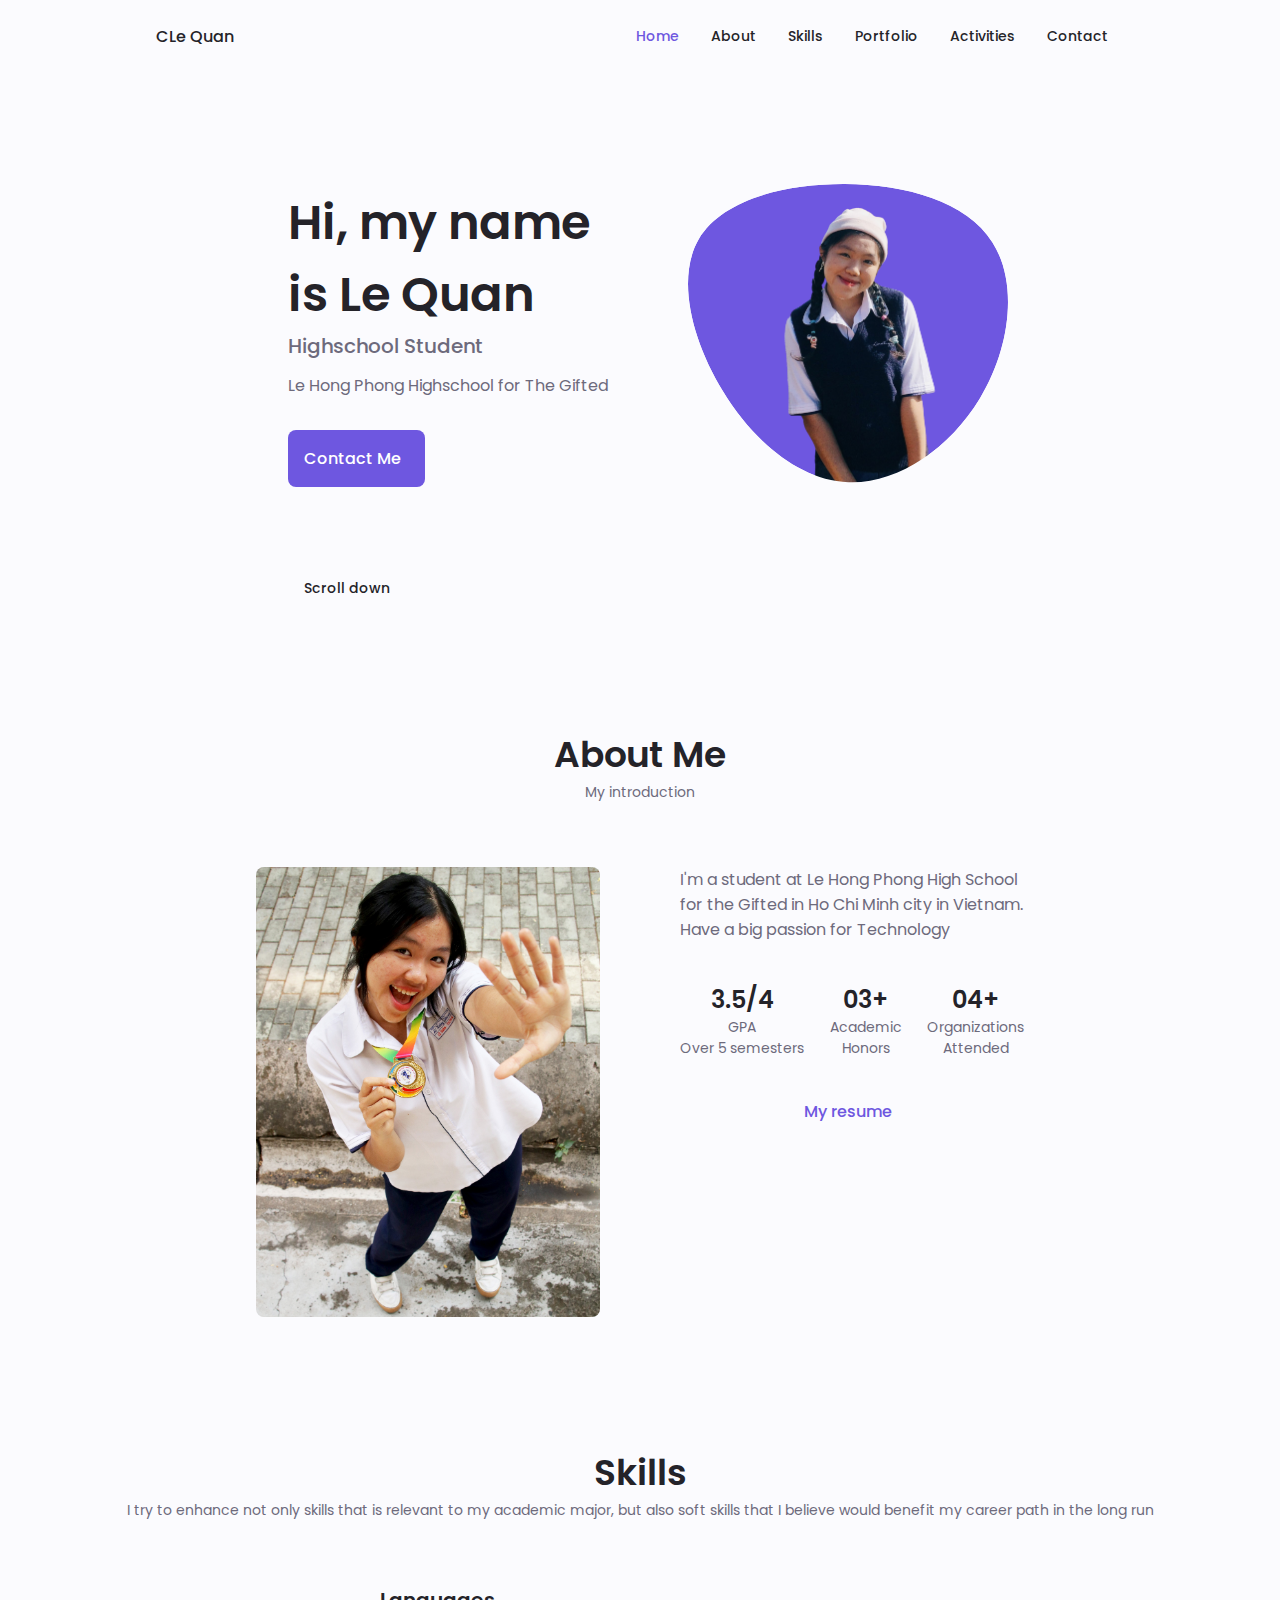
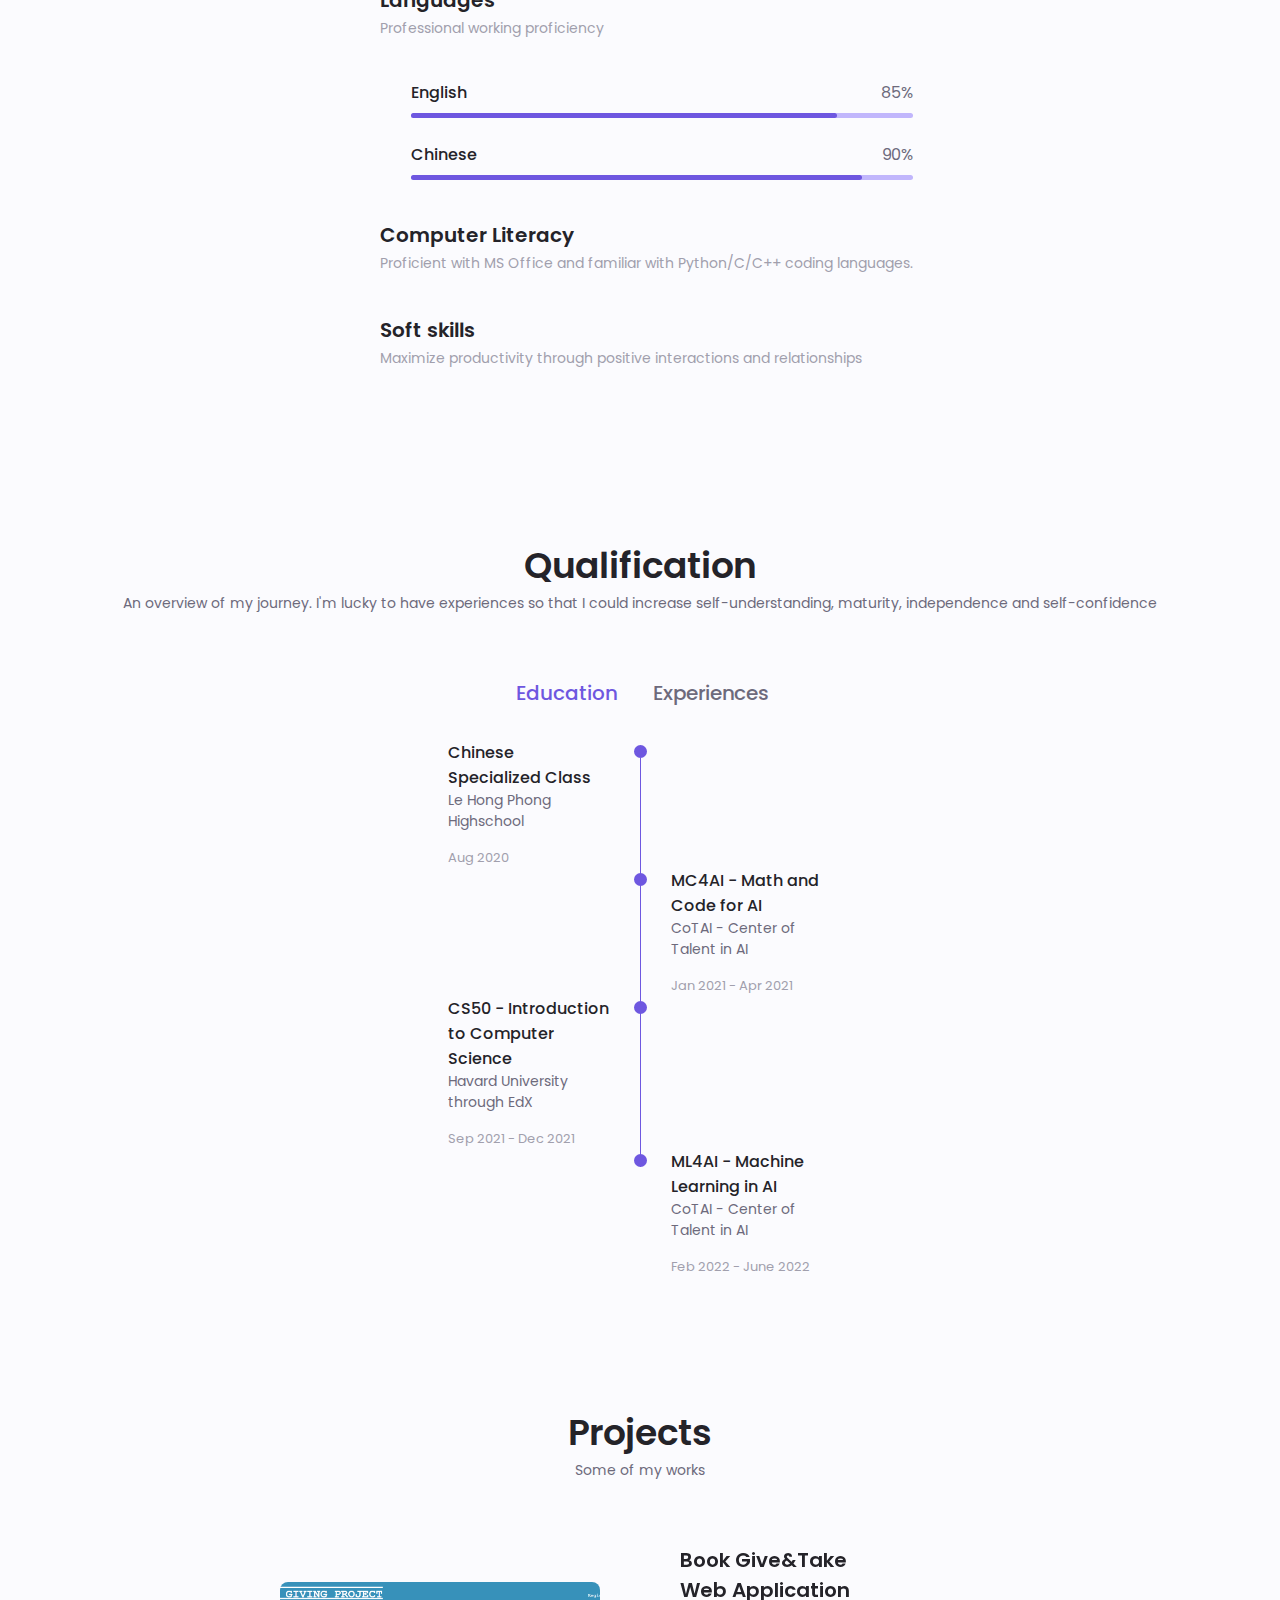
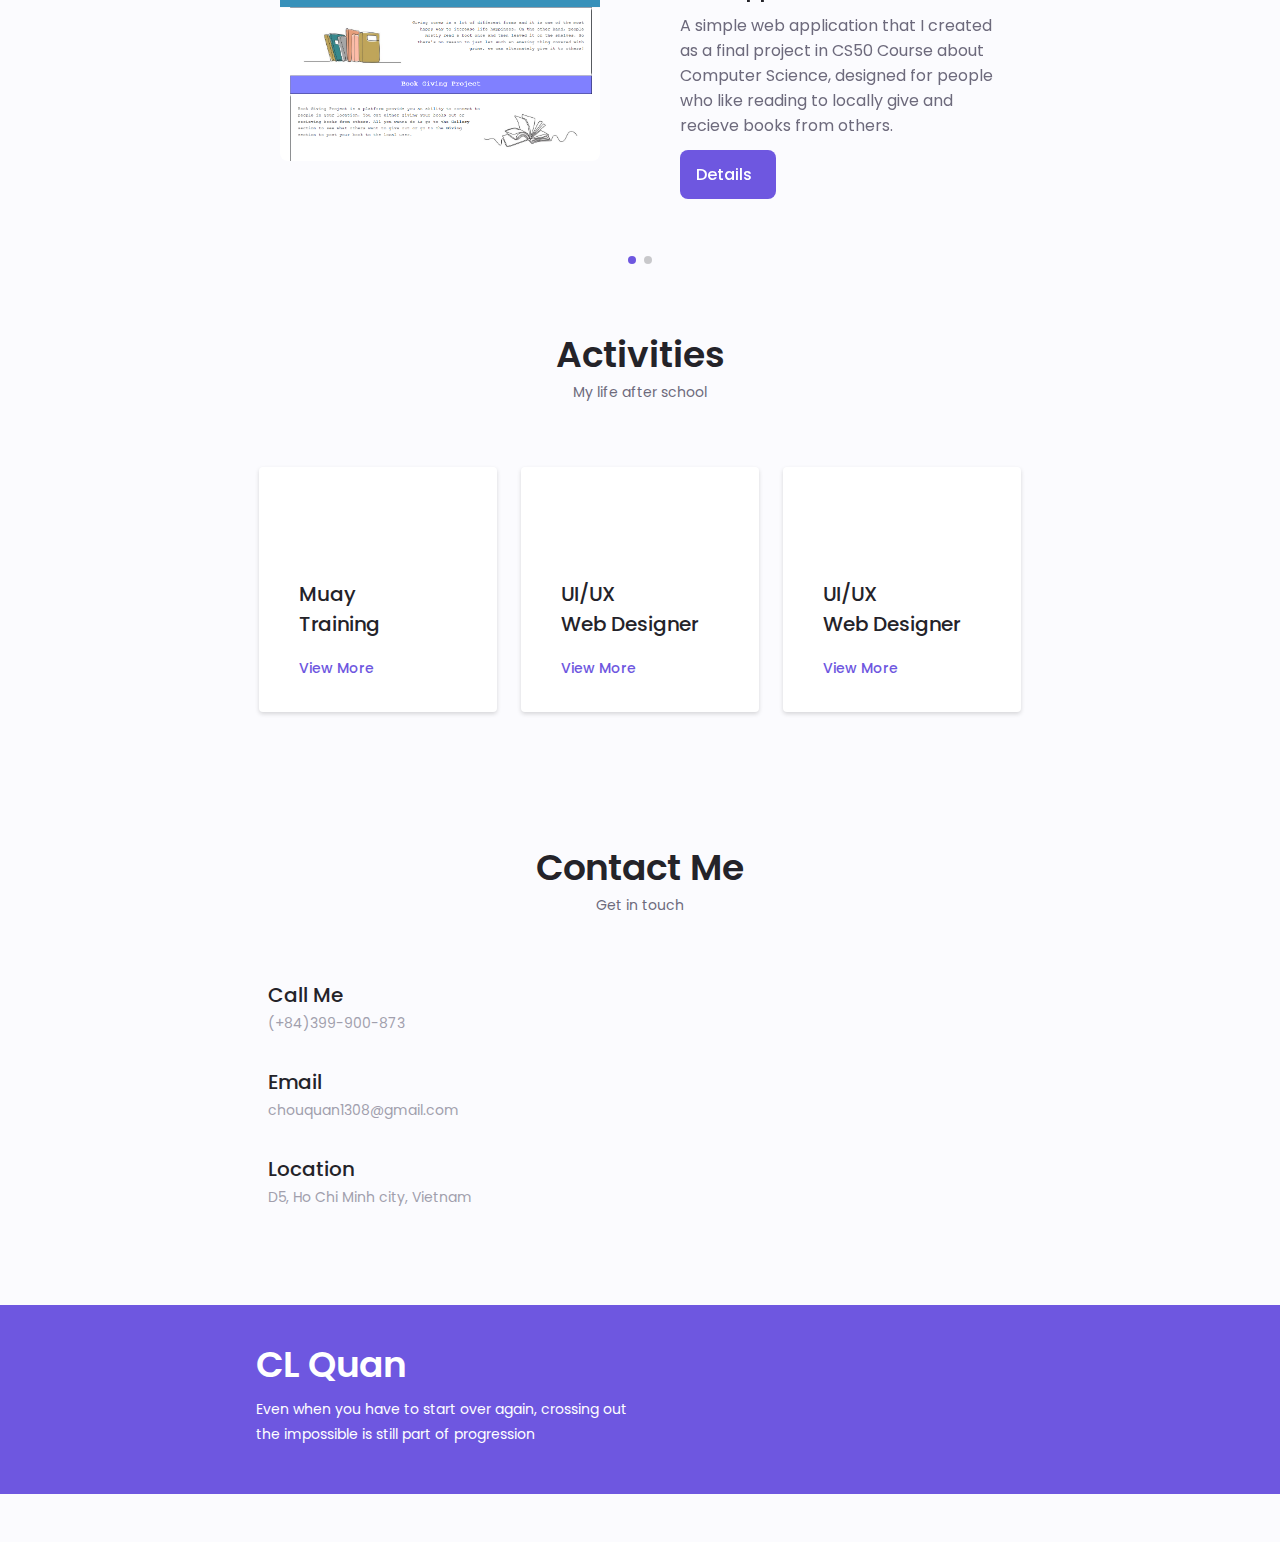
==== index.html @ 7c016a37 "changed portfolio to project" ====
<!DOCTYPE html>
    <html lang="en">
    <head>
        <meta charset="UTF-8">
        <meta name="viewport" content="width=device-width, initial-scale=1.0">
        <!--==================== UNICONS ====================-->
        <link rel="stylesheet" href="https://unicons.iconscout.com/release/v4.0.8/css/line.css">
        
        <!--==================== SWIPER CSS ====================-->
        <link rel="stylesheet" href="assets/css/swiper-bundle.min.css">
        
        <!--==================== CSS ====================-->
        <link rel="stylesheet" href="assets/css/styles.css">

        <title>CLe Quan Personal Webpage</title>
    </head>
    <body>
        <!--==================== HEADER ====================-->
        <header class="header" id="header">
            <nav class="nav container">
                <a href="#" class="nav__logo">CLe Quan</a>

                <div class="nav__menu" id="nav-menu">
                    <ul class="nav__list grid">
                        <li class="nav__item">
                            <a href="#home" class="nav__link active-link">
                                <i class="uil uil-estate nav__icon"></i>Home
                            </a>
                        </li>

                        <li class="nav__item">
                            <a href="#about" class="nav__link">
                                <i class="uil uil-user nav__icon"></i>About
                            </a>
                        </li>
                        
                        <li class="nav__item">
                            <a href="#skills" class="nav__link">
                                <i class="uil uil-file-alt nav__icon"></i>Skills
                            </a>
                        </li>

                        <li class="nav__item">
                            <a href="#portfolio" class="nav__link">
                                <i class="uil uil-scenery nav__icon"></i> Portfolio
                            </a>
                        </li>
                        
                        <li class="nav__item">
                            <a href="#services" class="nav__link">
                                <i class="uil uil-briefcase-alt nav__icon"></i> Activities
                            </a>
                        </li>
                        
                        <li class="nav__item">
                            <a href="#contact" class="nav__link">
                                <i class="uil uil-message nav__icon"></i> Contact
                            </a>
                        </li>
                    </ul>
                    <i class="uil uil-times nav__close" id="nav-close"></i>
                </div>

                <div class="nav__btns">

                    <!-- Theme change button -->
                    <i class="uil uil-moon change-theme" id="theme-button"></i>

                    <div class="nav__toggle" id="nav-toggle">
                        <i class="uil uil-apps"></i>
                    </div>
                </div>
            </nav>
        </header>

        <!--==================== MAIN ====================-->
        <main class="main">
            <!--==================== HOME ====================-->
            <section class="home section" id="home">
                <div class="home__container container grid">

                    <div class="home__content grid">
                        <div class="home__social">
                            <a href="https://www.linkedin.com/in/lr-chou/" target="_blank" class="home__social-icon">
                                <i class="uil uil-linkedin"></i>
                            </a>
                            <a href="https://github.com/lawrenchou" target="_blank" class="home__social-icon">
                                <i class="uil uil-github"></i>
                            </a>
                        </div>

                        <div class="home__img">
                            <svg class="home__blob" viewBox="0 0 200 187" xmlns="http://www.w3.org/2000/svg" xmlns:xlink="http://www.w3.org/1999/xlink">
                                <mask id="mask0" mask-type="alpha">
                                    <path d="M190.312 36.4879C206.582 62.1187 201.309 102.826 182.328 134.186C163.346 165.547 
                                    130.807 187.559 100.226 186.353C69.6454 185.297 41.0228 161.023 21.7403 129.362C2.45775 
                                    97.8511 -7.48481 59.1033 6.67581 34.5279C20.9871 10.1032 59.7028 -0.149132 97.9666 
                                    0.00163737C136.23 0.303176 174.193 10.857 190.312 36.4879Z"/>
                                </mask>
                                <g mask="url(#mask0)">
                                    <path d="M190.312 36.4879C206.582 62.1187 201.309 102.826 182.328 134.186C163.346 
                                    165.547 130.807 187.559 100.226 186.353C69.6454 185.297 41.0228 161.023 21.7403 
                                    129.362C2.45775 97.8511 -7.48481 59.1033 6.67581 34.5279C20.9871 10.1032 59.7028 
                                    -0.149132 97.9666 0.00163737C136.23 0.303176 174.193 10.857 190.312 36.4879Z"/>

                                    <image class="home__blob-img" x="-10" y="10" xlink:href="assets/img/homepage1.png"/>
                                </g>
                            </svg>
                        </div>

                        <div class="home__data">
                            <h1 class="home__title">Hi, my name is Le Quan</h1>
                            <h3 class="home__subtitle">Highschool Student</h3>
                            <p class="home__description">Le Hong Phong Highschool for The Gifted</p>
                            <a href="#contact" class="button button--flex">
                                Contact Me  <i class="uil uil-message button__icon"></i>
                            </a>
                        </div>
                    </div>

                    <div class="home__scroll">
                        <a href="#about" class="home__scroll-button button--flex">
                            <i class="uil uil-mouse-alt home__scroll-mouse"></i>
                            <span class="home__scroll-name">Scroll down</span>
                            <i class="uil uil-arrow-down home__scroll-arrow"></i>
                        </a>
                    </div>
                </div>
            </section>

            <!--==================== ABOUT ====================-->
            <section class="about section" id="about">
               <h2 class="section__title">About Me</h2> 
               <span class="section__subtitle">My introduction</span>

               <div class="about__container container grid">
                <img src="assets/img/abt1.jpg" alt="" class="about__img">

                <div class="about__data">
                    <p class="about__description">I'm a student at Le Hong Phong High School for the Gifted in Ho Chi Minh
                        city in Vietnam. Have a big passion for Technology</p>
                    <div class="about__info">
                        <div>
                            <span class="about__info-title">3.5/4</span>
                            <span class="about__info-name">GPA<br> Over 5 semesters</span>
                        </div>

                        <div>
                            <span class="about__info-title">03+</span>
                            <span class="about__info-name">Academic<br>Honors</span>
                        </div>

                        <div>
                            <span class="about__info-title">04+</span>
                            <span class="about__info-name">Organizations<br>Attended</span>
                        </div>

                    </div>
                    
                    <div class="about__cv">
                        <div>
                            <span class="button button--flex button--link about__button">
                                My resume<i class="uil uil-file-info-alt button__icon"></i>
                            </span>

                            <a download="" href="assets/pdf/CLQuan-CV.pdf" class="button about__button button--flex button--link ">
                                <i class="uil uil-download-alt button__icon"></i>
                            </a>
                            
                            <div class="about__modal"><!--about__modal:services__modal-->
                                <div class="about__modal-content"><!--services__modal-content-->
                                    <i class="uil uil-times about__modal-close"></i>
                                    <img src="assets/img/CLQuan-CV-png.png" id="about-cv" class="about__modal-cv">
                                </div>
                            </div>

                        </div>
                    </div>
                </div>
               </div>
            </section>

            <!--==================== SKILLS ====================-->
            <section class="skills section" id="skills">
                <h2 class="section__title">Skills</h2>
                <span class="section__subtitle">I try to enhance not only skills that is relevant to my academic major, 
                                                but also soft skills that I believe would benefit my career path in the long run
                </span>

                <div class="skills__container container grid">
                    <div>
                        <!--==================== SKILLS 1 ====================-->
                        <div class="skills__content skills__open">
                            <div class="skills__header">
                                <i class="uil uil-english-to-chinese skills__icon"></i>
                                <div>
                                    <h1 class="skills__title">Languages</h1>
                                    <span class="skills__subtitle">Professional working proficiency</span>
                                </div>

                                <i class="uil uil-angle-down skills__arrow"></i>
                            </div>

                            <div class="skills__list grid">
                                <div class="skills_data">
                                    <div class="skills__titles">
                                        <h3 class="skills__name">English</h3>
                                        <span class="skills__number">85%</span>
                                    </div>
                                    <div class="skills__bar">
                                        <span class="skills__percentage skills__english"></span>
                                    </div>
                                </div>

                                <div class="skills_data">
                                    <div class="skills__titles">
                                        <h3 class="skills__name">Chinese</h3>
                                        <span class="skills__number">90%</span>
                                    </div>
                                    <div class="skills__bar">
                                        <span class="skills__percentage skills__chinese"></span>
                                    </div>
                                </div>
                            </div>
                        </div>
                    <div>
                        <!--blank div-->
                    </div>
                        <!--==================== SKILLS 2 ====================-->
                        <div class="skills__content skills__close">
                            <div class="skills__header">
                                <i class="uil uil-desktop skills__icon"></i>
                                <div>
                                    <h1 class="skills__title">Computer Literacy</h1>
                                    <span class="skills__subtitle">Proficient with MS Office and familiar with Python/C/C++ coding languages.</span>
                                </div>

                                <i class="uil uil-angle-down skills__arrow"></i>
                            </div>

                            <div class="skills__list grid">
                                <div class="skills_data">
                                    <div class="skills__titles">
                                        <h3 class="skills__name">MS Office</h3>
                                        <span class="skills__number">80%</span>
                                    </div>
                                    <div class="skills__bar">
                                        <span class="skills__percentage skills__msoffice"></span>
                                    </div>
                                </div>

                                <div class="skills_data">
                                    <div class="skills__titles">
                                        <h3 class="skills__name">Python</h3>
                                        <span class="skills__number">55%</span>
                                    </div>
                                    <div class="skills__bar">
                                        <span class="skills__percentage skills__python"></span>
                                    </div>
                                </div>

                                <div class="skills_data">
                                    <div class="skills__titles">
                                        <h3 class="skills__name">C/C++</h3>
                                        <span class="skills__number">65%</span>
                                    </div>
                                    <div class="skills__bar">
                                        <span class="skills__percentage skills__c"></span>
                                    </div>
                                </div>
                            </div>
                        </div>
                    <div>
                        <!--blank div-->
                    </div>
                        <!--==================== SKILLS 3 ====================-->
                        <div class="skills__content skills__close">
                            <div class="skills__header">
                                <i class="uil uil-smile skills__icon"></i>
                                <div>
                                    <h1 class="skills__title">Soft skills</h1>
                                    <span class="skills__subtitle">Maximize productivity through positive interactions and relationships</span>
                                </div>

                                <i class="uil uil-angle-down skills__arrow"></i>
                            </div>

                            <div class="skills__list grid">
                                <div class="skills_data">
                                    <div class="skills__titles">
                                        <h3 class="skills__name">Interpersonal skills</h3>
                                        <span class="skills__number">85%</span>
                                    </div>
                                    <div class="skills__bar">
                                        <span class="skills__percentage skills__interpersonal"></span>
                                    </div>
                                </div>

                                <div class="skills_data">
                                    <div class="skills__titles">
                                        <h3 class="skills__name">Adaptability</h3>
                                        <span class="skills__number">75%</span>
                                    </div>
                                    <div class="skills__bar">
                                        <span class="skills__percentage skills__adaptability"></span>
                                    </div>
                                </div>

                                <div class="skills_data">
                                    <div class="skills__titles">
                                        <h3 class="skills__name">Time-management</h3>
                                        <span class="skills__number">70%</span>
                                    </div>
                                    <div class="skills__bar">
                                        <span class="skills__percentage skills__time-management"></span>
                                    </div>
                                </div>
                            </div>
                        </div>

                    </div>
                </div>
            </section>

            <!--==================== QUALIFICATION ====================-->
            <section class="qualification section">
                <h2 class="section__title">Qualification</h2>
                <span class="section__subtitle">An overview of my journey. I'm lucky to have experiences so that I could
                                                increase self-understanding, maturity, independence and self-confidence
                </span>

                <div class="qualification__container container">
                    <div class="qualification__tabs">
                        <div class="qualification__button button--flex qualification__active" data-target="#education">
                            <i class="uil uil-graduation-cap qualification__icon"></i>
                            Education
                        </div>
                        <div class="qualification__button button--flex" data-target="#experiences">
                            <i class="uil uil-briefcase-alt qualification__icon"></i>
                            Experiences
                        </div>
                    </div>

                    <div class="qualification__sections">
                        <!--==================== QUALIFICATION CONTENT 1 ====================-->
                        <div class="qualification__content qualification__active" data-content id="education">
                            <!--==================== EDUCATION 1 ====================-->
                            <div class="qualification__data">
                                <div>
                                    <h3 class="qualification__title">Chinese Specialized Class</h3>
                                    <span class="qualification__subtitle">Le Hong Phong Highschool</span>
                                    <div class="qualification__calendar">
                                        <i class="uil uil-calendar-alt"></i>
                                        Aug 2020
                                    </div>
                                </div>

                                <div>
                                    <span class="qualification__rounder"></span>
                                    <span class="qualification__line"></span>
                                </div>
                            </div>

                            <!--==================== EDUCATION 2 ====================-->
                            <div class="qualification__data">
                                <div></div>

                                <div>
                                    <span class="qualification__rounder"></span>
                                    <span class="qualification__line"></span>
                                </div>

                                <div>
                                    <h3 class="qualification__title">MC4AI - Math and Code for AI</h3>
                                    <span class="qualification__subtitle">CoTAI - Center of Talent in AI</span>
                                    <div class="qualification__calendar">
                                        <i class="uil uil-calendar-alt"></i>
                                        Jan 2021 - Apr 2021
                                    </div>
                                </div>
                            </div>

                            <!--==================== EDUCATION 3 ====================-->
                            <div class="qualification__data">
                                <div>
                                    <h3 class="qualification__title">CS50 - Introduction to Computer Science</h3>
                                    <span class="qualification__subtitle">Havard University through EdX</span>
                                    <div class="qualification__calendar">
                                        <i class="uil uil-calendar-alt"></i>
                                        Sep 2021 - Dec 2021
                                    </div>
                                </div>

                                <div>
                                    <span class="qualification__rounder"></span>
                                    <span class="qualification__line"></span>
                                </div>
                            </div>

                            <!--==================== EDUCATION 4 ====================-->
                            <div class="qualification__data">
                                <div></div>

                                <div>
                                    <span class="qualification__rounder"></span>
                                    <!-- <span class="qualification__line"></span> -->
                                </div>

                                <div>
                                    <h3 class="qualification__title">ML4AI - Machine Learning in AI</h3>
                                    <span class="qualification__subtitle">CoTAI - Center of Talent in AI</span>
                                    <div class="qualification__calendar">
                                        <i class="uil uil-calendar-alt"></i>
                                        Feb 2022 - June 2022
                                    </div>
                                </div>
                            </div>

                        </div>
                        <!--==================== QUALIFICATION CONTENT 2 ====================-->
                        <div class="qualification__content" data-content id="experiences">
                            <!--==================== EXPERIENCES 1 ====================-->
                            <div class="qualification__data">
                                <div>
                                    <h3 class="qualification__title">Content Collaborator</h3>
                                    <span class="qualification__subtitle">Le Hong Phong Chinese Cultures & Arts club.</span>
                                    <div class="qualification__calendar">
                                        <i class="uil uil-calendar-alt"></i>
                                        Feb 2022 - Oct 2022
                                    </div>
                                </div>

                                <div>
                                    <span class="qualification__rounder"></span>
                                    <span class="qualification__line"></span>
                                </div>
                            </div>

                            <!--==================== EXPERIENCES 2 ====================-->
                            <div class="qualification__data">
                                <div></div>

                                <div>
                                    <span class="qualification__rounder"></span>
                                    <!--<span class="qualification__line"></span>-->
                                </div>

                                <div>
                                    <h3 class="qualification__title">Teaching Assistant in Python for AI (PythonAI 092022) course</h3>
                                    <span class="qualification__subtitle">CoTAI - Center of Talent in AI</span>
                                    <div class="qualification__calendar">
                                        <i class="uil uil-calendar-alt"></i>
                                        Sep 2022 - Dec 2022
                                    </div>
                                </div>
                            </div>

                        </div>
                    </div>

                </div>
            </section>

            <!--==================== PORTFOLIO ====================-->
            <section class="portfolio section" id="portfolio">
                <h2 class="section__title">Projects</h2>
                <span class="section__subtitle">Some of my works</span>

                <div class="portfolio__container container swiper-container">
                    <div class="swiper-wrapper">
                        <!--==================== PORTFOLIO 1 ====================-->
                        <div class="portfolio__content grid swiper-slide">
                            <img src="assets/img/portfolio5.png" alt="" class="portfolio__img">

                            <div class="portfolio__data">
                                <h3 class="portfolio__title">Book Give&Take <br> Web Application</h3>
                                <p class="portfolio__description">A simple web application that I created as a final project in CS50 Course about Computer Science, 
                                                                    designed for people who like reading to locally give and recieve books from others. </p>
                                <a href="https://github.com/lawrenchou/book-give-and-take-webapplication" class="button button--flex button--small portfolio__button">
                                    Details <i class="uil uil-arrow-right button__icon"></i>
                                </a>
                            </div>
                        </div>
                        <!--==================== PORTFOLIO 2 ====================-->
                        <div class="portfolio__content grid swiper-slide">
                            <img src="assets/img/portfolio6.png" alt="" class="portfolio__img">

                            <div class="portfolio__data">
                                <h3 class="portfolio__title">Car Evaluation</h3>
                                <p class="portfolio__description">A fun AI project I made with my friend as we finish Machine Learning for AI course</p>
                                <a href="#" class="button button--flex button--small portfolio__button">
                                    Details <i class="uil uil-arrow-right button__icon"></i>
                                </a>
                            </div>
                        </div>
                    </div>
                    <!-- Add Arrows -->
                    <div class="swiper-button-next">
                        <i class="uil uil-angle-right-b swiper-portfolio-icon"></i>
                    </div>
                    <div class="swiper-button-prev">
                        <i class="uil uil-angle-left-b swiper-portfolio-icon"></i>
                    </div>
                    <!-- Add Pagination -->
                    <div class="swiper-pagination"></div>
                </div>
            </section>
            
            <!--==================== SERVICES ====================-->
            <section class="services section" id="services">
                <h2 class="section__title">Activities</h2>
                <span class="section__subtitle">My life after school</span>

                <div class="services__container container grid">
                    <!--==================== SERVICES 1 ====================-->
                    <div class="services__content">
                        <div>
                            <i class="uil uil-web-grid services__icon"></i>
                            <h3 class="services__title">Muay <br> Training</h3>

                            <span class="button button--flex button--small button--link services__button">
                                View More <i class="uil uil-arrow-right button__icon"></i>
                            </span>

                            <div class="services__modal">
                                <div class="services__modal-content">
                                    <h4 class="services__modal-title">Muay <br> Training</h4>
                                    <i class="uil uil-times services__modal-close"></i>

                                    <ul class="services__modal-services grid">
                                        <li class="services__modal-service">
                                            <i class="uil uil-check-circle services__modal-icon"></i>
                                            <p>I train Muay Thai</p>
                                        </li>
                                        
                                        <img src="assets/img/portfolio1.jpg" alt="" style="margin: auto; width: 50%;">

                                        <li class="services__modal-service">
                                            <i class="uil uil-check-circle services__modal-icon"></i>
                                            <p>Why dont you load the page????
                                                Why dont you load the page????
                                                Why dont you load the page???
                                                ?Why dont you load the page????Wh
                                                y dont you load the page????Why 
                                                dont you load the page????Why dont yo
                                                u load the page????</p>
                                        </li>

                                        <li class="services__modal-service">
                                            <i class="uil uil-check-circle services__modal-icon"></i>
                                            <p>Why dont you load the page????
                                                Why dont you load the page????
                                                Why dont you load the page???
                                                ?Why dont you load the page????Wh
                                                y dont you load the page????Why 
                                                dont you load the page????Why dont yo
                                                u load the page????</p>
                                        </li>
                                        <li class="services__modal-service">
                                            <i class="uil uil-check-circle services__modal-icon"></i>
                                            <p>Why dont you load the page????
                                                Why dont you load the page????
                                                Why dont you load the page???
                                                ?Why dont you load the page????Wh
                                                y dont you load the page????Why 
                                                dont you load the page????Why dont yo
                                                u load the page????</p>
                                        </li>
                                        <li class="services__modal-service">
                                            <i class="uil uil-check-circle services__modal-icon"></i>
                                            <p>Why dont you load the page????
                                                Why dont you load the page????
                                                Why dont you load the page???
                                                ?Why dont you load the page????Wh
                                                y dont you load the page????Why 
                                                dont you load the page????Why dont yo
                                                u load the page????</p>
                                        </li>
                                        <li class="services__modal-service">
                                            <i class="uil uil-check-circle services__modal-icon"></i>
                                            <p>Why dont you load the page????
                                                Why dont you load the page????
                                                Why dont you load the page???
                                                ?Why dont you load the page????Wh
                                                y dont you load the page????Why 
                                                dont you load the page????Why dont yo
                                                u load the page????</p>
                                        </li>
                                    </ul>
                                </div>
                            </div>
                        </div>
                    </div>
                    <!--==================== SERVICES 2 ====================-->
                    <div class="services__content">
                        <div>
                            <i class="uil uil-web-grid services__icon"></i>
                            <h3 class="services__title">UI/UX <br> Web Designer</h3>

                            <span class="button button--flex button--small button--link services__button">
                                View More <i class="uil uil-arrow-right button__icon"></i>
                            </span>

                            <div class="services__modal">
                                <div class="services__modal-content">
                                    <h4 class="services__modal-title">Ui/Ux <br> Designer</h4>
                                    <i class="uil uil-times services__modal-close"></i>

                                    <ul class="services__modal-services grid">
                                        <li class="services__modal-service">
                                            <i class="uil uil-check-circle services__modal-icon"></i>
                                            <p>I develop the userface</p>
                                        </li>
                                        <li class="services__modal-service">
                                            <i class="uil uil-check-circle services__modal-icon"></i>
                                            <p>I develop the most beautiful userface</p>
                                        </li>
                                    </ul>
                                </div>
                            </div>
                        </div>
                    </div>
                    <!--==================== SERVICES 3 ====================-->
                    <div class="services__content">
                        <div>
                            <i class="uil uil-web-grid services__icon"></i>
                            <h3 class="services__title">UI/UX <br> Web Designer</h3>

                            <span class="button button--flex button--small button--link services__button">
                                View More <i class="uil uil-arrow-right button__icon"></i>
                            </span>

                            <div class="services__modal">
                                <div class="services__modal-content">
                                    <h4 class="services__modal-title">Ui/Ux <br> Designer</h4>
                                    <i class="uil uil-times services__modal-close"></i>

                                    <ul class="services__modal-services grid">
                                        <li class="services__modal-service">
                                            <i class="uil uil-check-circle services__modal-icon"></i>
                                            <p>I develop the userface</p>
                                        </li>
                                        <li class="services__modal-service">
                                            <i class="uil uil-check-circle services__modal-icon"></i>
                                            <p>I'm having coffee at Okee cafe</p>
                                        </li>
                                    </ul>
                                </div>
                            </div>
                        </div>
                    </div>

                </div>
            </section>


            <!--==================== PROJECT IN MIND ====================-->
            <!-- <section class="project section">

            </section> -->

            <!--==================== TESTIMONIAL ====================-->
            <!-- <section class="testimonial section">
                
            </section> -->

            <!--==================== CONTACT ME ====================-->
            <section class="contact section" id="contact">
                <h2 class="section__title">Contact Me</h2>
                <span class="section__subtitle">Get in touch</span>

                <div class="contact__container container grid">
                    <div>
                        <div class="contact__information">
                            <i class="uil uil-phone-alt contact__icon"></i>
                            
                            <div>
                                <h3 class="contact__title">Call Me</h3>
                                <span class="contact__subtitle">(+84)399-900-873</span>
                            </div>
                        </div>
    
                        <div class="contact__information">
                            <i class="uil uil-envelope contact__icon"></i>
                            
                            <div>
                                <h3 class="contact__title">Email</h3>
                                <span class="contact__subtitle">chouquan1308@gmail.com</span>
                            </div>
                        </div>

                        <div class="contact__information">
                            <i class="uil uil-map-marker contact__icon"></i>
                            
                            <div>
                                <h3 class="contact__title">Location</h3>
                                <span class="contact__subtitle">D5, Ho Chi Minh city, Vietnam</span>
                            </div>
                        </div>
                    
                    </div>
                </div>
            </section> 
        </main>

        <!--==================== FOOTER ====================-->
        <footer class="footer">
            <div class="footer__bg">
                <div class="footer__container container grid">
                    <div>
                        <h1 class="footer__title">CL Quan</h1>
                        <span class="footer__subtitle">Even when you have to start over again,
                                                        crossing out the impossible is still part of progression
                        </span>
                    </div>

                    <div class="footer__socials">
                        <a href="https://www.facebook.com/lawren.chouxxx/" target="_blank" class="footer__social">
                            <i class="uil uil-facebook-f footer__icon"></i>
                        </a>
                        <a href="https://www.instagram.com/lawren.chou/" target="_blank" class="footer__social">
                            <i class="uil uil-instagram footer__icon"></i>
                        </a>
                    </div>

                </div>
            </div>
        </footer>
        
        <!--==================== SCROLL TOP ====================-->
        <a href="#" class="scrollup" id="scroll-up">
            <i class="uil uil-arrow-up scrollup__icon"></i>
        </a>

        <!--==================== SWIPER JS ====================-->
        <script src="assets/js/swiper-bundle.min.js"></script>

        <!--==================== MAIN JS ====================-->
        <script src="assets/js/main.js"></script>
    </body>
</html>
---- assets/css/styles.css ----
/*==================== GOOGLE FONTS ====================*/
@import url("https://fonts.googleapis.com/css2?family=Poppins:wght@400;500;600&display=swap");

/*==================== VARIABLES CSS ====================*/
:root {
    --header-height: 3rem;

    /*========== Colors ==========*/
    /* Change favorite color */
    --hue-color: 250; /*Purple 250 - Green 142 - Blue 230 - Pink 340*/

    /* HSL color mode */
    --first-color: hsl(var(--hue-color), 69%, 61%);
    --first-color-second: hsl(var(--hue-color), 69%, 61%);
    --first-color-alt: hsl(var(--hue-color), 57%, 53%);
    --first-color-lighter: hsl(var(--hue-color), 92%, 85%);
    --title-color: hsl(var(--hue-color), 8%, 15%);
    --text-color: hsl(var(--hue-color), 8%, 45%);
    --text-color-light: hsl(var(--hue-color), 8%, 65%);
    --input-color: hsl(var(--hue-color), 70%, 96%);
    --body-color: hsl(var(--hue-color), 60%, 99%);
    --container-color: #fff;
    --scroll-bar-color: hsl(var(--hue-color), 12%, 90%);
    --scroll-thumb-color: hsl(var(--hue-color), 12%, 80%);

    /*========== Font and typography ==========*/
    --body-font: 'Poppins', sans-serif;

    /* .5rem = 8px, 1rem = 16px, 1.5rem = 24px ... */
    --big-font-size: 2rem;
    --h1-font-size: 1.5rem;
    --h2-font-size: 1.25rem;
    --h3-font-size: 1.125rem;
    --normal-font-size: .938rem;
    --small-font-size: .813rem;
    --smaller-font-size: .75rem;

    /*========== Font weight ==========*/
    --font-medium: 500;
    --font-semi-bold: 600;

    /*========== Margenes Bottom ==========*/
    /* .25rem = 4px, .5rem = 8px, .75rem = 12px ... */
    --mb-0-25: .25rem;
    --mb-0-5: .5rem;
    --mb-0-75: .75rem;
    --mb-1: 1rem;
    --mb-1-5: 1.5rem;
    --mb-2: 2rem;
    --mb-2-5: 2.5rem;
    --mb-3: 3rem;

    /*========== z index ==========*/
    --z-tooltip: 10;
    --z-fixed: 100;
    --z-modal: 1000;
}

/* Font size for large devices */
@media screen and (min-width: 968px) {
    :root {
        --big-font-size: 3rem;
        --h1-font-size: 2.25rem;
        --h2-font-size: 1.5rem;
        --h3-font-size: 1.25rem;
        --normal-font-size: 1rem;
        --small-font-size: .875rem;
        --smaller-font-size: .813rem;
    }
}

/*========== Variables Dark theme ==========*/
body.dark-theme{
  /* HSL color mode */
  --first-color-second: hsl(var(--hue-color), 30%, 8%);
  --title-color: hsl(var(--hue-color), 8%, 95%);
  --text-color: hsl(var(--hue-color), 8%, 75%);
  --input-color: hsl(var(--hue-color), 29%, 16%);
  --body-color: hsl(var(--hue-color), 29%, 16%);
  --container-color: hsl(var(--hue-color), 29%, 16%);
  --scroll-bar-color: hsl(var(--hue-color), 12%, 48%);
  --scroll-thumb-color: hsl(var(--hue-color), 12%, 38%);
}

/*========== Button Dark/Light ==========*/

.nav__btns{
  display: flex;
  align-items: center;
}

.change-theme{
  font-size: 1.25rem;
  color: var(--title-color);
  margin-right: var(--mb-1);
  cursor: pointer;
}

.change-theme:hover{
  color: var(--first-color);
}
/*==================== BASE ====================*/
* {
  box-sizing: border-box;
  padding: 0;
  margin: 0;
}

html {
  scroll-behavior: smooth;
}

body {
  margin: 0 0 var(--header-height) 0;
  font-family: var(--body-font);
  font-size: var(--normal-font-size);
  background-color: var(--body-color);
  color: var(--text-color);
}

h1, h2, h3, h4 {
  color: var(--title-color);
  font-weight: var(--font-semi-bold);
}

ul {
  list-style: none;
}

a {
  text-decoration: none;
}

img {
  max-width: 100%;
  height: auto;
}

/*==================== REUSABLE CSS CLASSES ====================*/
.section {
  padding: 2rem 0 4rem;
}

.section__title {
  font-size: var(--h1-font-size);
  color: var(--title-color);
}

.section__subtitle {
  display: block;
  font-size: var(--small-font-size);
  margin-bottom: var(--mb-3);
}

.section__title, 
.section__subtitle {
  text-align: center;
}

/*==================== LAYOUT ====================*/
.container{
  max-width: 768px;
  margin-left: var(--mb-1-5);
  margin-right: var(--mb-1-5);
}

.grid{
  display: grid;
  gap: 1.5rem;
}

.header{
  width: 100%;
  position: fixed;
  bottom: 0;
  left: 0;
  z-index: var(--z-fixed);
  background-color: var(--body-color);
}

/*==================== NAV ====================*/
.nav{
  max-width: 968px;
  height: var(--header-height);
  display: flex;
  justify-content: space-between;
  align-items: center;
}

.nav__logo,
.nav__toggle{
  color: var(--title-color);
  font-weight: var(--font-medium);
}

.nav__logo:hover{
  color: var(--first-color);
}

.nav__toggle{
  font-size: 1.1rem;
  cursor: pointer;
}

.nav__toggle:hover{
  color: var(--first-color);
}

@media screen and (max-width: 767px) {
  .nav__menu{
    position: fixed;
    bottom: -100%;
    left: 0;
    width: 100%;
    background-color: var(--body-color);
    padding: 2rem 1.5rem 4rem;
    box-shadow: 0 -1px 4px rgba(0,0,0,.15);
    border-radius: 1.5rem 1.5rem 0 0;
    transition: .3s;
  }
}

.nav__list{
  grid-template-columns: repeat(3, 1fr);
  gap: 2rem;
}

.nav__link{
  display: flex;
  flex-direction: column;
  align-items: center;
  font-size: var(--small-font-size);
  color: var(--title-color);
  font-weight: var(--font-medium);
}

.nav__link:hover{
  color: var(--first-color);
}

.nav__icon{
  font-size: 1.2rem;
}

.nav__close{
  position: absolute;
  right: 1.3rem;
  bottom: .5rem;
  font-size: 1.5rem;
  cursor: pointer;
  color: var(--first-color);
}

.nav__close:hover{
  color:var(--first-color-alt);
}

/* show menu */

.show-menu{
  bottom: 0;
}

/* Active link */

.active-link{
  color: var(--first-color);
}

/* Change background header */
.scroll-header{
  box-shadow: 0 -1px 4px rgba(0,0,0,.15);
}

/*==================== HOME ====================*/
.home__container{
  gap: 1rem;
}

.home__content{
  grid-template-columns: .5fr 3fr;
  padding-top: 3.5rem;
  align-items: center;
}

.home__social{
  display: grid;
  grid-template-columns: max-content;
  row-gap: 1rem;
}

.home__social-icon{
  font-size: 1.25rem;
  color: var(--first-color);
}

.home__social-icon:hover{
  color:var(--first-color-alt);
}

.home__blob{
  width: 200px;
  fill: var(--first-color);
}

.home__blob-img{
  width: 220px;
}

.home__data{
  grid-column: 1/3;
}

.home__title{
  font-size: var(--big-font-size);

}

.home__subtitle{
  font-size: var(--h3-font-size);
  color: var(--text-color);
  font-weight: var(--font-medium);
  margin-bottom: var(--mb-0-75);
}

.home__description{
  margin-bottom: var(--mb-2);
}

.home__scroll{
  /*display: none; */
}

.home__scroll-button{
  color: var(--first-color);
  transition: .3s;
}

.home__scroll-button:hover{
  transform: translateY(.25rem);
}

.home__scroll-mouse{
  font-size: 2rem;
}

.home__scroll-name{
  font-size: var(--small-font-size);
  color: var(--title-color);
  font-weight: var(--font-medium);
  margin-right: var(--mb-0-25);
}

.home__scroll-arrow{
  font-size: 1.25rem;
}
/*==================== BUTTONS ====================*/
.button{
  display: inline-block;
  background-color: var(--first-color);
  color: #fff;
  padding: 1rem;
  border-radius: .5rem;
  font-weight: var(--font-medium);
}

.button:hover{
  background-color: var(--first-color-alt);
}

.button__icon{
  font-size: 1.25rem;
  margin-left: var(--mb-0-5);
  transition: .3s;
}

.button--flex{
  display: inline-flex;
  align-items: center;
}

.button--small{
  padding: .75rem 1rem;
}

.button--link{
  padding: 0;
  background-color: transparent;
  color: var(--first-color);
}

.button--link:hover{
  background-color: transparent;
  color: var(--first-color-alt);
}

/*==================== ABOUT ====================*/
.about__img{
  width: 200px;
  border-radius: .5rem;
  justify-self: center;
  align-self: center;
}

.about__description{
   text-align: center;
   margin-bottom: var(--mb-2-5);
}

.about__info{
  display: flex;
  justify-content: space-evenly;
  margin-bottom: var(--mb-2-5);
}

.about__info-title{
  font-size: var(--h2-font-size);
  font-weight: var(--font-semi-bold);
  color: var(--title-color);
}

.about__info-name{
  font-size: var(--small-font-size);
}

.about__info-title,
.about__info-name{
  display: block;
  text-align: center;
}

.about__button{
  display: flex;
  justify-content: center;
}

.about__button:hover{
  cursor: pointer;
}

.about__modal{
  position: fixed;
  top: 0;
  left: 0;
  right: 0;
  bottom: 0;
  background-color: rgba(0,0,0,.5);
  display: flex;
  align-items: center;
  justify-content: center;
  padding: 0 1rem;
  z-index: var(--z-modal);
  opacity: 0;
  visibility: hidden;
  transition: .3s;
  overflow: auto;
}

.about__modal-content{
  margin: auto;
  position: relative;
  background-color: transparent;
  padding: 1.5rem;
  border-radius: .5rem;
}

.about__modal-cv{
  /*display: none;*/
  margin: auto;
  display: block;
  width: 70%;
  max-width: 700px;
}

.about__modal-close{
  position: absolute;
  top: 1rem;
  right: 1rem;
  font-size: 1.5rem;
  font-weight: var(--font-semi-bold);
  background-color: var(--container-color);
  color: var(--first-color);
  cursor: pointer;
}

.about__modal-close:hover{
  color: var(--first-color-alt);
  text-decoration: none;
  cursor: pointer;
}

@media only screen and (max-width:100px){
  .about__modal-cv{
    width: 100%
  }
}

/*==================== SKILLS ====================*/
.skills__container{
  row-gap: 0;
}

.skills__header{
  display: flex;
  align-items: center;
  margin-bottom: var(--mb-2-5);
  cursor: pointer;
}

.skills__icon,
.skills__arrow{
  font-size: 2rem;
  color: var(--first-color);
}

.skills__icon{
  margin-right: var(--mb-0-75);
}

.skills__title{
  font-size: var(--h3-font-size);
}

.skills__subtitle{
  font-size: var(--small-font-size);
  color: var(--text-color-light);
}

.skills__arrow{
  margin-left: auto;
  transition: .4s;
}

.skills__list{
  row-gap: 1.5rem;
  padding-left: 2.7rem;
}

.skills__titles{
  display: flex;
  justify-content: space-between;
  margin-bottom: var(--mb-0-5);
}

.skills__name{
  font-size: var(--normal-font-size);
  font-weight: var(--font-medium);
}

.skills__bar,
.skills__percentage{
  height: 5px;
  border-radius: .25rem;
}

.skills__bar{
  background-color: var(--first-color-lighter);
}

.skills__percentage{
  display: flex;
  background-color: var(--first-color);
}

/*language skills*/
.skills__english{
  width: 85%;
}
.skills__chinese{
  width: 90%;
}

/*computer literacy*/
.skills__msoffice{
  width: 80%;
}
.skills__python{
  width: 55%;
}
.skills__c{
  width: 65%;
}

/*soft-skills*/
.skills__interpersonal{
  width: 85%;
}
.skills__adaptability{
  width: 75%;
}
.skills__time-management{
  width: 70%;
}


.skills__close .skills__list{
  height: 0;
  overflow: hidden;
}

.skills__open .skills__list{
  height: max-content;
  margin-bottom: var(--mb-2-5);
}

.skills__open .skills__arrow{
  transform: rotate(-180deg);
}

/*==================== QUALIFICATION ====================*/

.qualification__tabs{
  display: flex;
  justify-content: space-evenly;
  margin-bottom: var(--mb-2);
}

.qualification__button{
  font-size: var(--h3-font-size);
  font-weight: var(--font-medium);
  cursor: pointer;
}

.qualification__button:hover{
  color: var(--first-color);
}

.qualification__icon{
  font-size: 1.8rem;
  margin-right: var(--mb-0-25);
}

.qualification__data{
  display: grid;
  grid-template-columns: 1fr max-content 1fr;
  column-gap: 1.5rem;
}

.qualification__title{
  font-size: var(--normal-font-size);
  font-weight: var(--font-medium);
  /*color: red;*/
}

.qualification__subtitle{
  display: inline-block;
  font-size: var(--small-font-size);
  margin-bottom: var(--mb-1);
}

.qualification__calendar{
  font-size: var(--smaller-font-size);
  color: var(--text-color-light);
}

.qualification__rounder{
  display: inline-block;
  width: 13px;
  height: 13px;
  background-color: var(--first-color);
  border-radius: 50%;
}

.qualification__line{
  display: block;
  width: 1px;
  height: 100%;
  background-color: var(--first-color);
  transform: translate(6px, -7px);
}

.qualification [data-content]{
  display: none;
}

.qualification__active[data-content]{
  display: block;
}

.qualification__button.qualification__active{
  color: var(--first-color);
}


/*==================== SERVICES ====================*/
.services__container{
  gap: 1.5rem;
  grid-template-columns: repeat(2, 1fr);
}

.services__content{
  position: relative;
  background-color: var(--container-color);
  padding: 3.5rem .5rem 1.25rem 1.5rem;
  border-radius: .25rem;
  box-shadow: 0 2px 4px rgba(0,0,0,.15);
  transition: .3s;
}

.services__content:hover{
  box-shadow: 0 4px 8px rgba(0,0,0,.15);
}

.services__icon{
  display: block;
  font-size: 1.5rem;
  color: var(--first-color);
  margin-bottom: var(--mb-1);
}

.services__title{
  font-size: var(--h3-font-size);
  margin-bottom: var(--mb-1);
  font-weight: var(--font-medium);
}

.services__button{
  cursor: pointer;
  font-size: var(--small-font-size);
}

.services__button:hover .button__icon{
  transform: translate(.25rem);
}

.services__modal{
  position: fixed;
  top: 0;
  left: 0;
  right: 0;
  bottom: 0;
  background-color: rgba(0,0,0,.5);
  display: flex;
  align-items: center;
  justify-content: center;
  padding: 0 1rem;
  z-index: var(--z-modal);
  opacity: 0;
  visibility: hidden;
  transition: .3s;
  overflow: auto;
}

.services__modal-content{
  margin: auto;
  position: relative;
  background-color: var(--container-color);
  padding: 1.5rem;
  border-radius: .5rem;
}

.services__modal-services{
  row-gap: 1rem;
}

.services__modal-service{
  display: flex;
}

.services__modal-title{
  font-size: var(--h3-font-size);
  font-weight: var(--font-medium);
  margin-bottom: var(--mb-1-5);
}

.services__modal-close{
  position: absolute;
  top: 1rem;
  right: 1rem;
  font-size: 1.5rem;
  color: var(--first-color);
  cursor: pointer;
}

.services__modal-icon{
  color: var(--first-color);
  margin-right: var(--mb-0-25);
}

/* Active Modal */
.active-modal{
  opacity: 1;
  visibility: visible;
}

/*==================== PORTFOLIO ====================*/
.portfolio__container{
  overflow: initial;
}

.portfolio__content{
  padding: 0 1.5rem;
}

.portfolio__img{
  width: 265px;
  border-radius: .5rem;
  justify-self: center;
}

.portfolio__title{
  font-size: var(--h3-font-size);
  margin-bottom: var(--mb-0-5);
}

.portfolio__description{
  margin-bottom: var(--mb-0-75);
}

.portfolio__button:hover .button__icon{
  transform: translateX(.25rem);
}

.swiper-button-prev::after,
.swiper-button-next::after{
  content:'';
}

.swiper-portfolio-icon{
  font-size: 2rem;
  color: var(--first-color);
}

.swiper-button-prev{
  left: -.5rem;
}

.swiper-button-next{
  right: -.5rem;
}

.swiper-container-horizontal > .swiper-pagination-bullets{
  bottom: -2.5rem;
}

.swiper-pagination-bullet-active{
  background-color: var(--first-color);
}

.swiper-button-prev,
.swiper-button-next, 
.swiper-pagination-bullet{
  outline: none;
}

/*==================== PROJECT IN MIND ====================*/


/*==================== TESTIMONIAL ====================*/


/*==================== CONTACT ME ====================*/
.contact__container{
  row-gap: 3rem;
}

.contact__information{
  display: flex;
  margin-bottom: var(--mb-2);
}

.contact__icon{
  font-size: 2rem;
  color: var(--first-color);
  margin-right: var(--mb-0-75);
}

.contact__title{
  font-size: var(--h3-font-size);
  font-weight: var(--font-medium);
}

.contact__subtitle{
  font-size: var(--small-font-size);
  color: var(--text-color-light);
}
/*==================== FOOTER ====================*/
.footer{
  padding-top: 2rem;
}

.footer__container{
  row-gap: 3.5rem;
}

.footer__bg{
  background-color: var(--first-color-second);
  padding: 2rem 0 3rem;
}

.footer__title{
  font-size: var(--h1-font-size);
  margin-bottom: var(--mb-0-25);
}

.footer__subtitle{
  font-size: var(--small-font-size);
}

.footer__social{
  font-size: 1.25rem;
  margin-right: var(--mb-1-5);
}

.footer__social:hover{
  color: var(--first-color-lighter);
}

.footer__title,
.footer__subtitle,
.footer__social{
  color: #fff;
}

/*========== SCROLL UP ==========*/

.scrollup{
  position: fixed;
  right: 1rem;
  bottom: -20%;
  background-color: var(--first-color);
  opacity: .8;
  padding: 0 .3rem;
  border-radius: .4rem;
  z-index: var(--z-tooltip);
  transition: .4s;
}

.scrollup:hover{
  background-color: var(--first-color-alt);
}

.scrollup__icon{
  font-size: 1.5rem;
  color: #fff;
}
/* Show scroll */

.show-scroll{
  bottom: 5rem;
}

/*========== SCROLL BAR ==========*/
::-webkit-scrollbar{
  width: 0.60rem;
  background-color: var(--scroll-bar-color);
  border-radius: .5rem;
}

::-webkit-scrollbar-thumb{
  background-color: var(--scroll-thumb-color);
  border-radius: .5rem;
}

::-webkit-scrollbar-thumb:hover{
  background-color: var(--text-color-light);
}
/*==================== MEDIA QUERIES ====================*/
/* For small devices */
@media screen and (max-width: 350px){
  .container{
    margin-left: var(--mb-1);
    margin-right: var(--mb-1)
  }
  .nav__menu{
    padding:2rem .25rem 4rem;
  }
  .nav__list{
    column-gap: 0;
  }
  .home__content{
    grid-template-columns: .25fr 3fr;
  }
  .home__blob{
    width: 180px;
  }
  .skills__title{
    font-size: var(--normal-font-size);
  }
  qualification__data{
    gap: .5rem;
  }
  .services__container{
    grid-template-columns: max-content;
    justify-content: center;
  }
  .services__content{
    pad: 3.5rem;
  }
  .services__modal{
    padding: 0 .5rem;
  }
}

/* For medium devices */
@media screen and (min-width: 568px){
  .home__content{
    grid-template-columns: max-content 1fr 1fr;
  }
  .home__data{
    grid-column: initial;
  }
  .home__img{
    order: 1;
    justify-self: center;
  }
  .about__container,
  .portfolio__content,
  .contact__container{
    grid-template-columns: repeat(2, 1fr);
  }
  .skills__container{
    justify-content: center;
  }
  .qualification__sections{
    display: grid;
    grid-template-columns: .6fr;
    justify-content: center;
  }
}

@media screen and (min-width: 768px){
  .container{
    margin-left: auto;
    margin-right: auto;
  }
  .body{
    margin:0;
  }
  .section{
    padding: 6rem 0 2rem;
  }
  .section__subtitle{
    margin-bottom: 4rem;
  }
  .header{
    top: 0;
    bottom: initial;
  }
  .header,
  .main, 
  .footer__container{
    padding: 0 1rem;
  }

  .nav{
    height: calc(var(--header-height) + 1.5rem);
    column-gap: 1rem;
  }
  .nav__icon,
  .nav__toggle,
  .nav__close{
    display: none;
  }

  .nav__list{
    display: flex;
    column-gap: 2rem; 
  }
  .nav__menu{
    margin-left:auto ;
  }
  .change-theme{
    margin: 0;
  }

  .home__container{
    row-gap: 5rem;
  }
  .home__content{
    padding-top: 5.5rem;
    column-gap: 2rem;
  }
  .home__blob{
    width: 270px;
  }
  .home__scroll{
    display: block;
  }
  .home__scroll-button{
    margin-left: 3rem;
  }
  .about__container{
    column-gap: 5rem;
  }

  .about__img{
    width: 350px;
  }
  .about__description{
    text-align: initial;
  }
  .about__info{
    justify-content: space-between;
  }
  .about__modal-button{
    justify-content: initial;
  }

  .qualification__tabs{
    justify-content: center;
  }
  .qualification__button{
    margin: 0 var(--mb-1);
  }
  .qualification__sections{
    grid-template-columns: .5fr;
  }

  .portfolio__img{
    width: 320px;
  }
  .portfolio__content{
    align-items: center;
  }

  .services__container{
    grid-template-columns: repeat(3, 218px);
    justify-content: center;
  }
  .services__icon{
    font-size: 2rem;
  }
  .services__content{
    padding: 6rem 0 2rem 2.5rem;
  }
  .services__modal-content{
    width: 500px;
  }

  .footer__container{
    grid-template-columns: repeat(2,1fr);
  }
  .footer__bg{
    padding: 3rem 0 3.rem
  }
  .footer__social{
    justify-self: flex-end;
  }
}
/* For large devices */
@media screen and (min-width: 1024px){
  .header, 
  .main,
  .footer__container{
    padding: 0;
  }
  .home__blob{
    width: 320px;
  }
  .home__social{
    transform: translateX(-6rem);
  }

  .services__container{
    grid-template-columns: repeat(3, 238px);
  }

  .portfolio__content{
    column-gap: 5rem;
  }

  .swiper-portfolio-icon{
    font-size: 3.5rem;
  }

  .swiper-button-prev{
    left: -3.5rem;
  }
  .swiper-button-next{
    right: -3.5rem;
  }
  .swiper-container-horizontal > .swiper-pagination-bullets{
    bottom: -4.5rem
  }
}
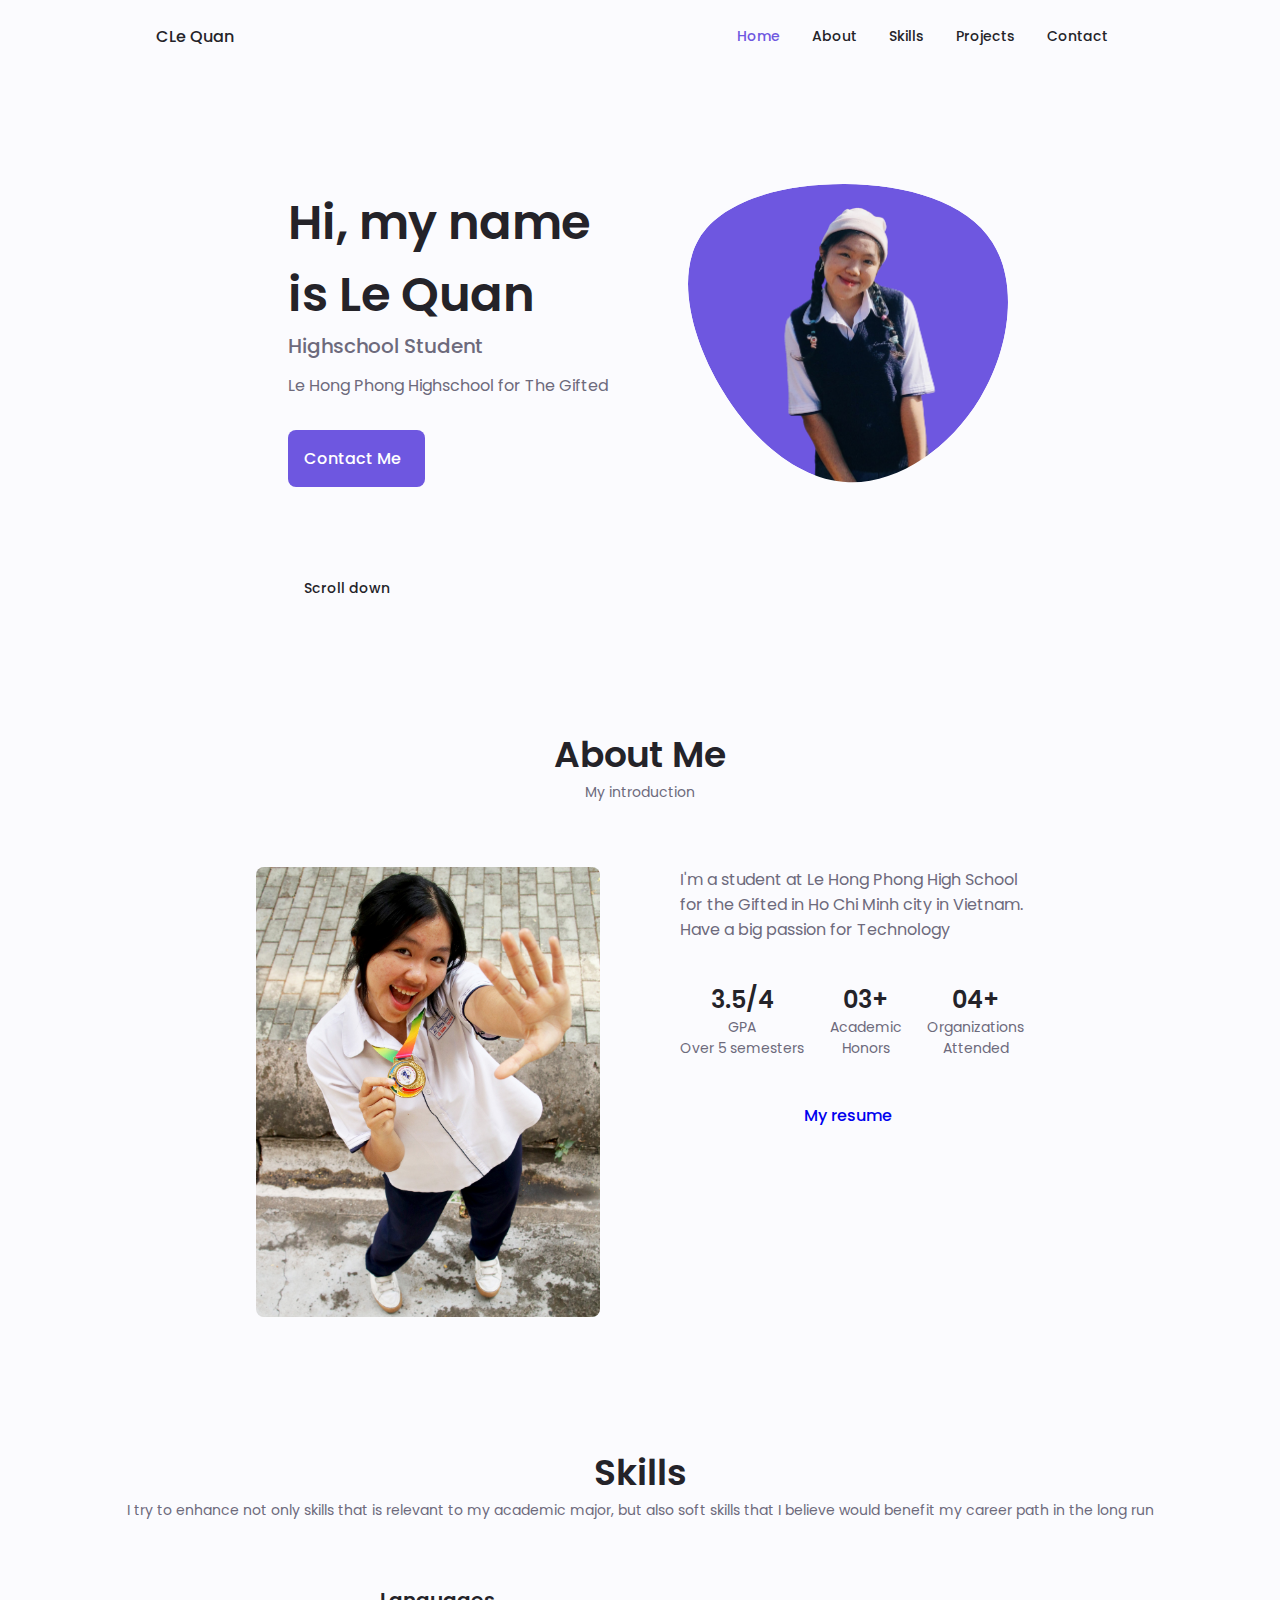
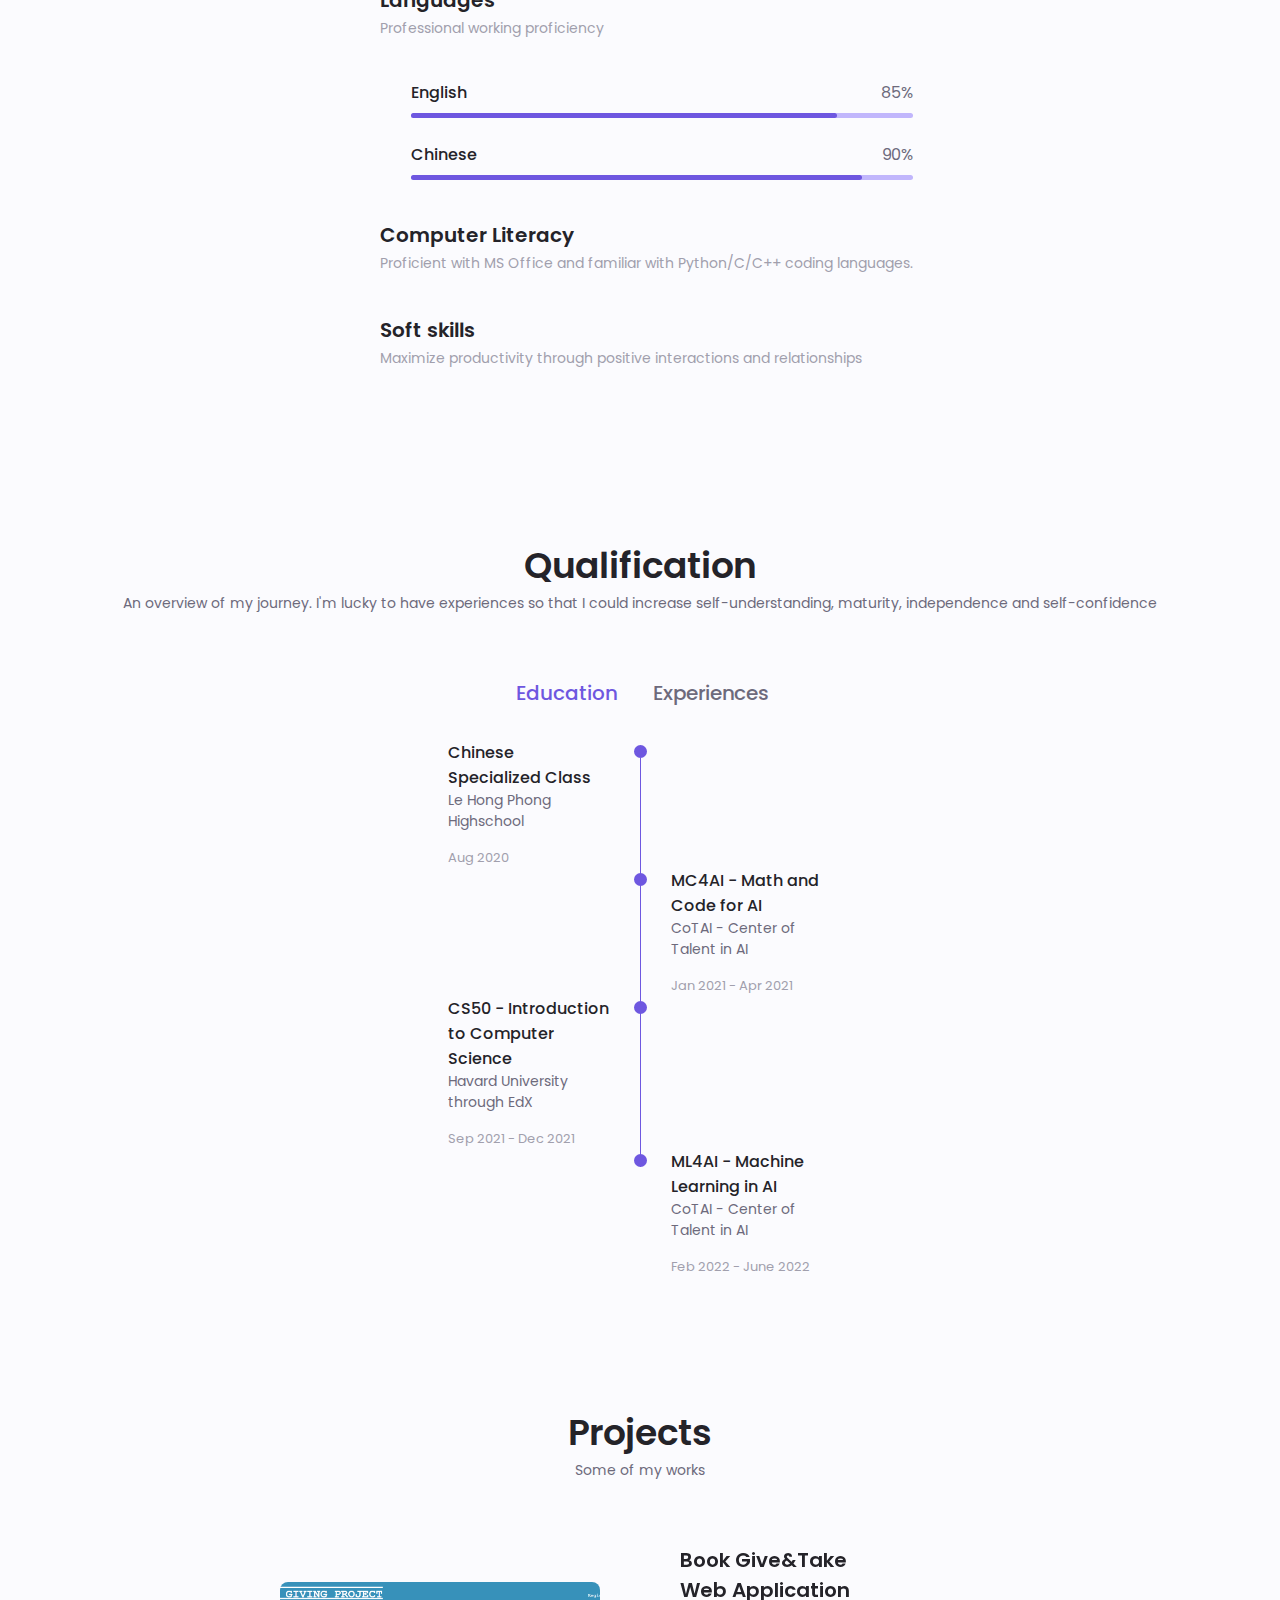
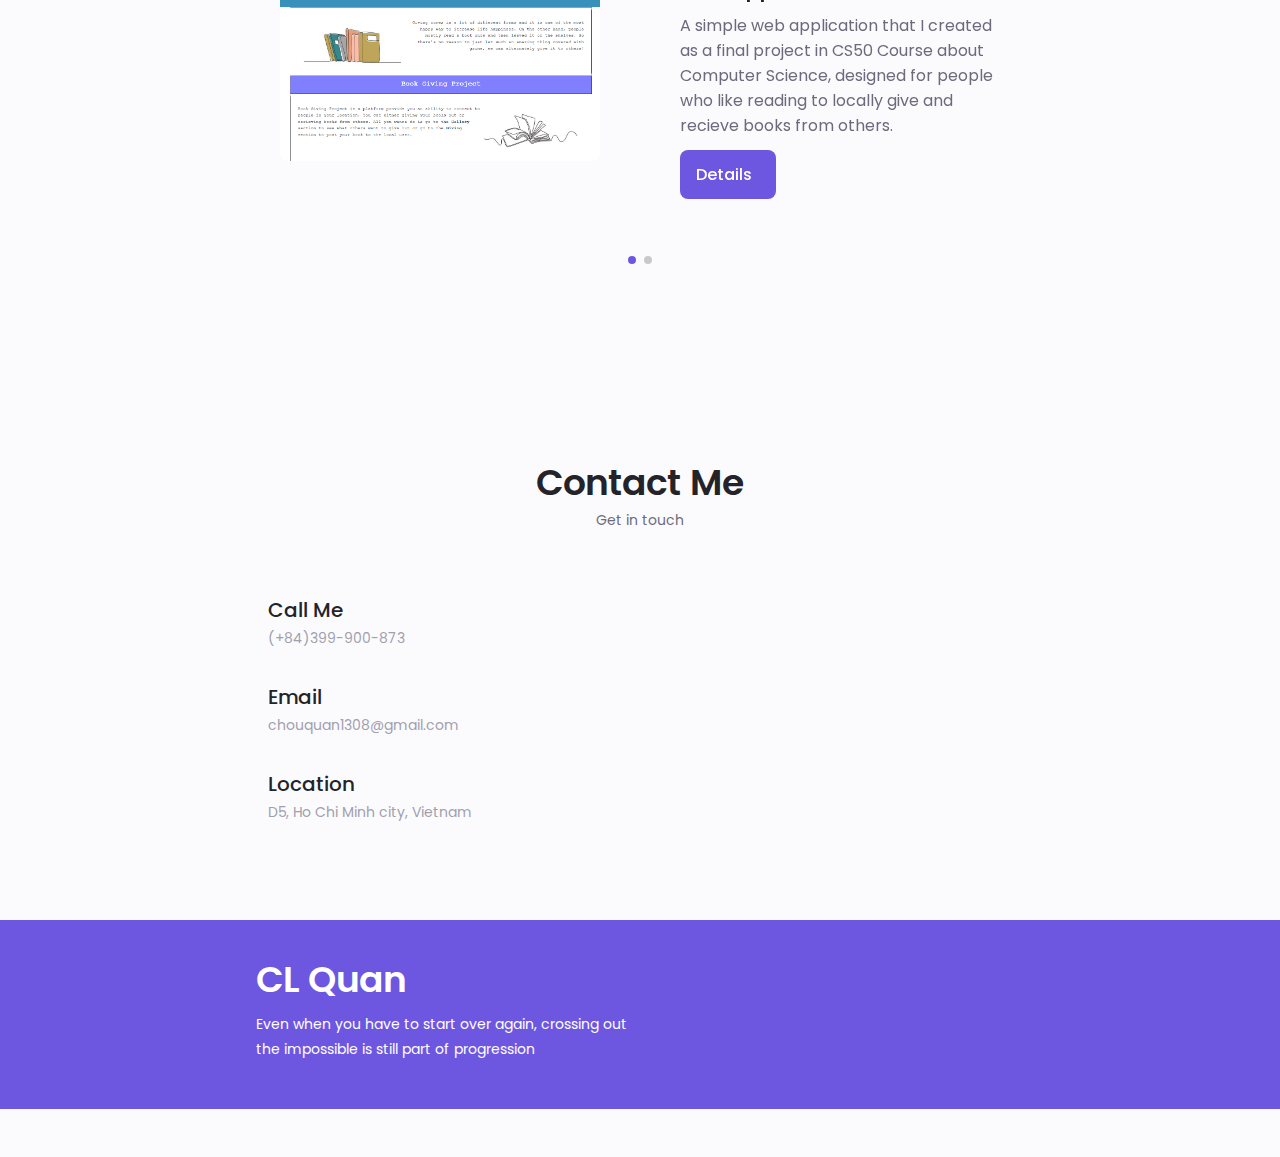
==== commit 882c92d9: "eliminate activities section and change nav bar" ====
--- a/index.html
+++ b/index.html
@@ -42,15 +42,15 @@
 
                         <li class="nav__item">
                             <a href="#portfolio" class="nav__link">
-                                <i class="uil uil-scenery nav__icon"></i> Portfolio
+                                <i class="uil uil-scenery nav__icon"></i> Projects
                             </a>
                         </li>
                         
-                        <li class="nav__item">
+                        <!-- <li class="nav__item">
                             <a href="#services" class="nav__link">
                                 <i class="uil uil-briefcase-alt nav__icon"></i> Activities
                             </a>
-                        </li>
+                        </li> -->
                         
                         <li class="nav__item">
                             <a href="#contact" class="nav__link">
@@ -160,19 +160,21 @@
                     <div class="about__cv">
                         <div>
                             <span class="button button--flex button--link about__button">
-                                My resume<i class="uil uil-file-info-alt button__icon"></i>
+                                <a href="https://www.overleaf.com/read/yskgtwfckrpj">
+                                    My resume<i class="uil uil-file-info-alt button__icon"></i>
+                                </a>
                             </span>
 
                             <a download="" href="assets/pdf/CLQuan-CV.pdf" class="button about__button button--flex button--link ">
                                 <i class="uil uil-download-alt button__icon"></i>
                             </a>
                             
-                            <div class="about__modal"><!--about__modal:services__modal-->
-                                <div class="about__modal-content"><!--services__modal-content-->
+                            <!-- <div class="about__modal">
+                                <div class="about__modal-content">
                                     <i class="uil uil-times about__modal-close"></i>
                                     <img src="assets/img/CLQuan-CV-png.png" id="about-cv" class="about__modal-cv">
                                 </div>
-                            </div>
+                            </div> -->
 
                         </div>
                     </div>
@@ -508,12 +510,12 @@
             
             <!--==================== SERVICES ====================-->
             <section class="services section" id="services">
-                <h2 class="section__title">Activities</h2>
-                <span class="section__subtitle">My life after school</span>
+                <!-- <h2 class="section__title">Activities</h2>
+                <span class="section__subtitle">My life after school</span> -->
 
                 <div class="services__container container grid">
                     <!--==================== SERVICES 1 ====================-->
-                    <div class="services__content">
+                    <!-- <div class="services__content">
                         <div>
                             <i class="uil uil-web-grid services__icon"></i>
                             <h3 class="services__title">Muay <br> Training</h3>
@@ -590,9 +592,9 @@
                                 </div>
                             </div>
                         </div>
-                    </div>
+                    </div> -->
                     <!--==================== SERVICES 2 ====================-->
-                    <div class="services__content">
+                    <!-- <div class="services__content">
                         <div>
                             <i class="uil uil-web-grid services__icon"></i>
                             <h3 class="services__title">UI/UX <br> Web Designer</h3>
@@ -619,9 +621,9 @@
                                 </div>
                             </div>
                         </div>
-                    </div>
+                    </div> -->
                     <!--==================== SERVICES 3 ====================-->
-                    <div class="services__content">
+                    <!-- <div class="services__content">
                         <div>
                             <i class="uil uil-web-grid services__icon"></i>
                             <h3 class="services__title">UI/UX <br> Web Designer</h3>
@@ -648,7 +650,7 @@
                                 </div>
                             </div>
                         </div>
-                    </div>
+                    </div> -->
 
                 </div>
             </section>
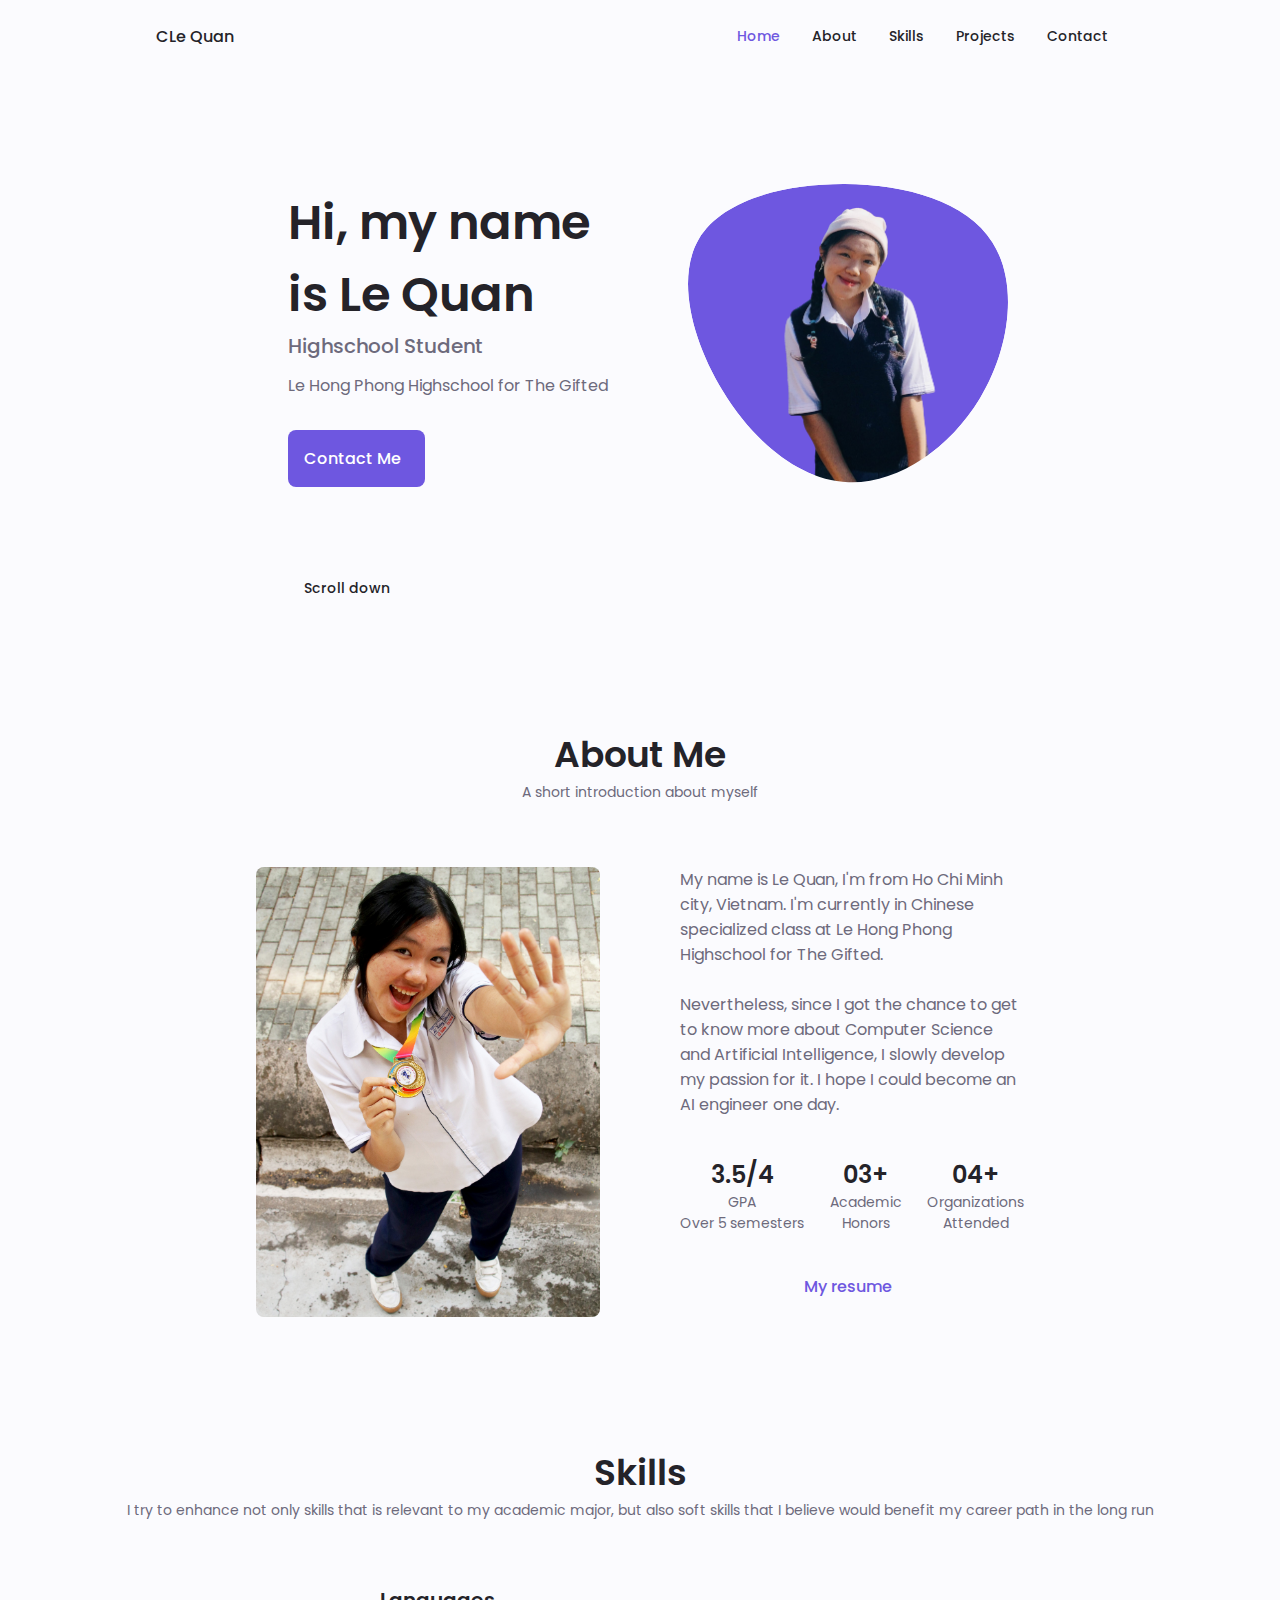
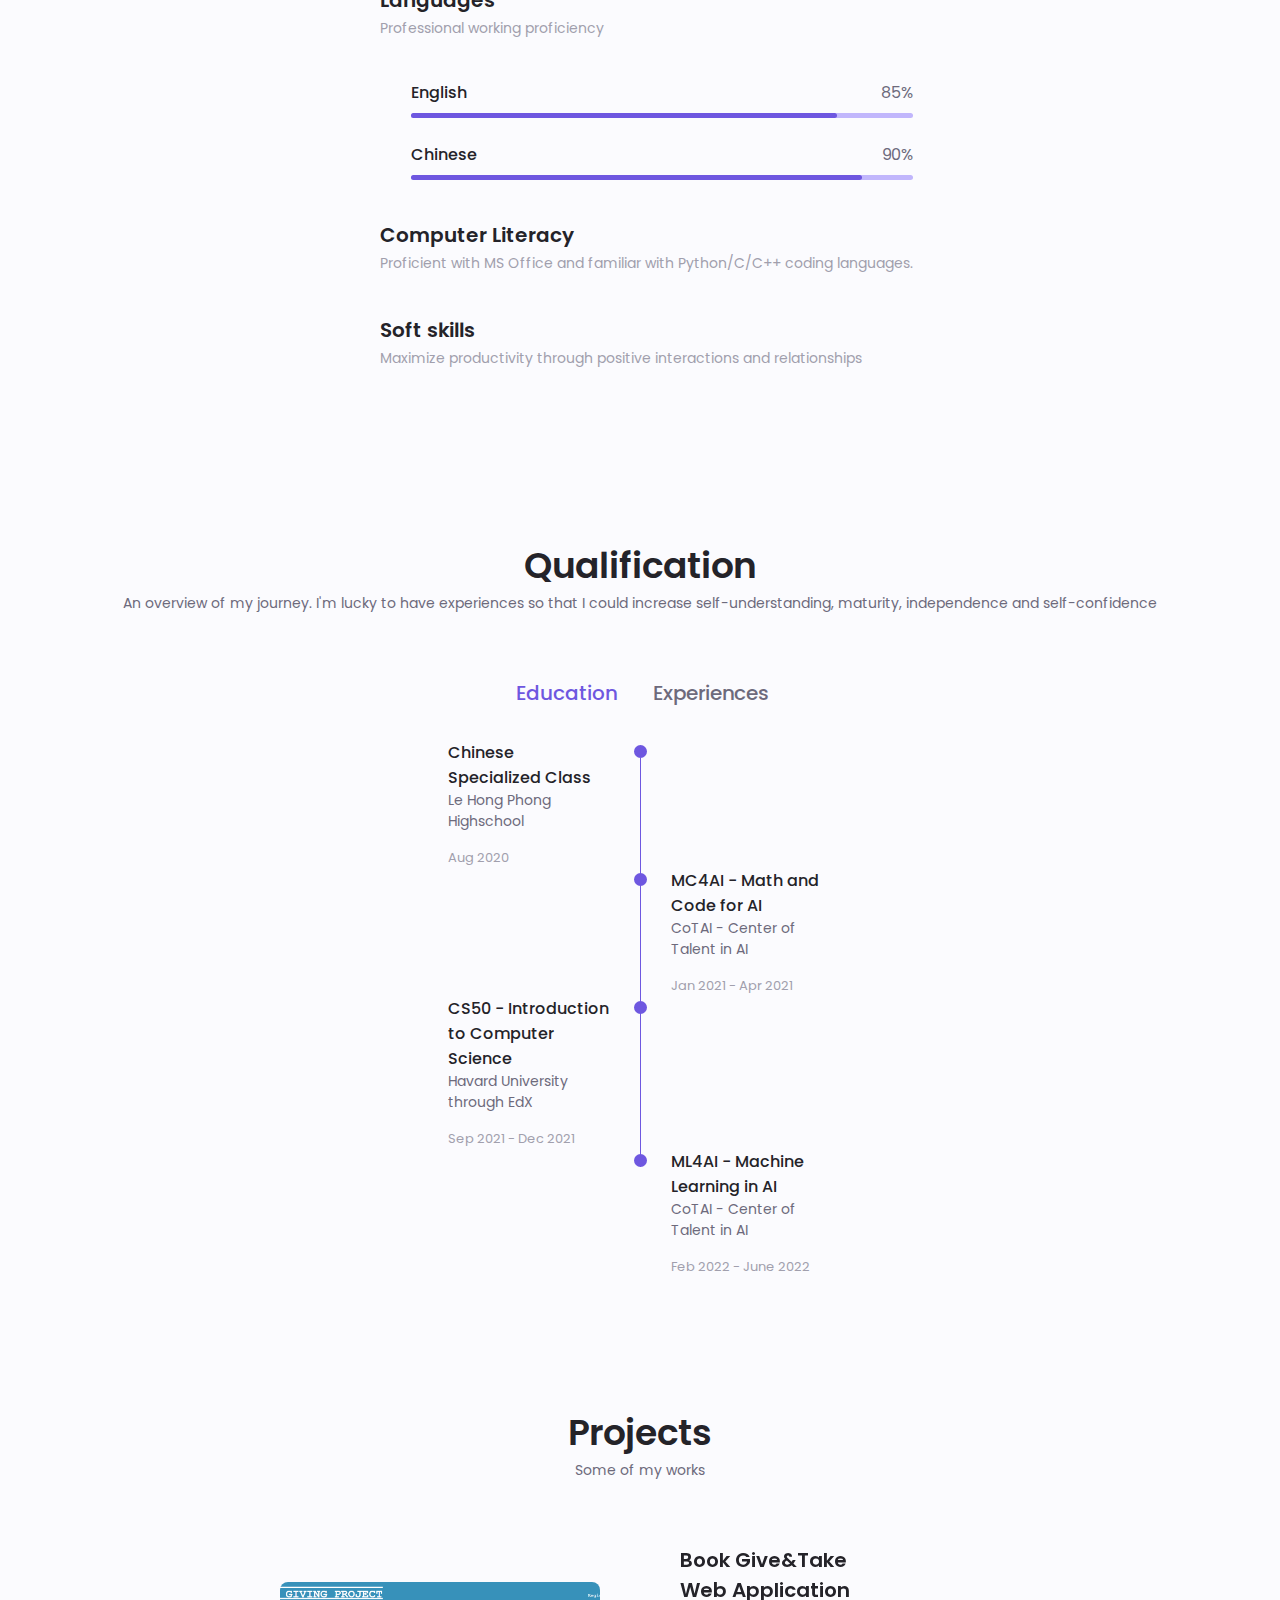
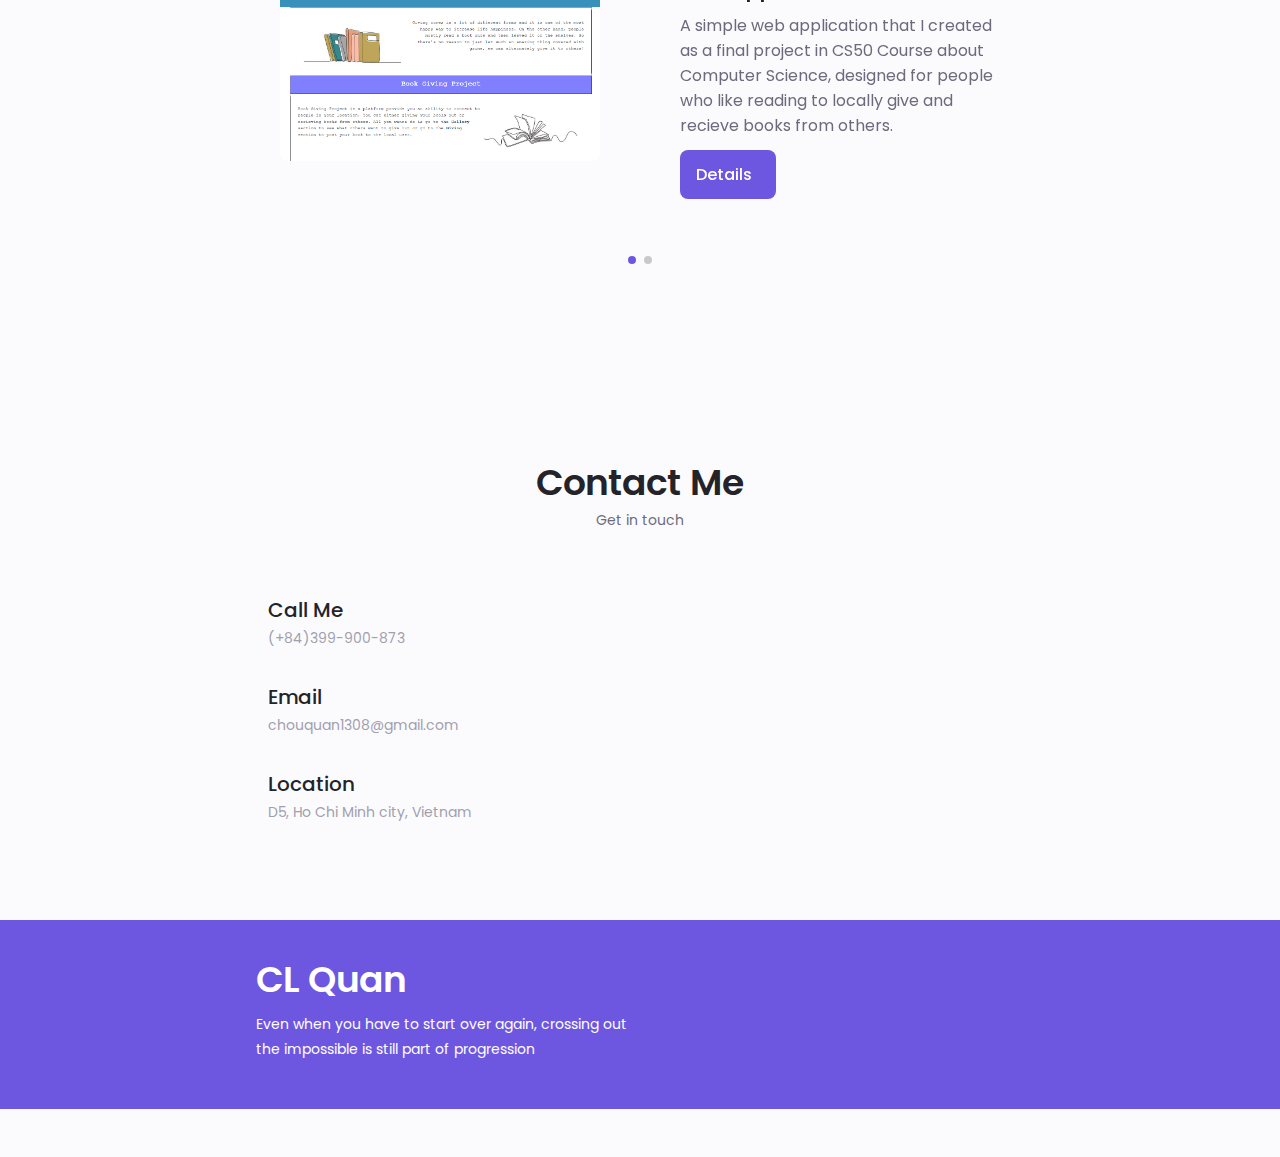
==== commit aeb9faae: "change introduction" ====
--- a/index.html
+++ b/index.html
@@ -131,14 +131,22 @@
             <!--==================== ABOUT ====================-->
             <section class="about section" id="about">
                <h2 class="section__title">About Me</h2> 
-               <span class="section__subtitle">My introduction</span>
+               <span class="section__subtitle">A short introduction about myself</span>
 
                <div class="about__container container grid">
                 <img src="assets/img/abt1.jpg" alt="" class="about__img">
 
                 <div class="about__data">
-                    <p class="about__description">I'm a student at Le Hong Phong High School for the Gifted in Ho Chi Minh
-                        city in Vietnam. Have a big passion for Technology</p>
+                    <div class="about__description">
+                        <p>My name is Le Quan, I'm from Ho Chi Minh city, Vietnam. 
+                            I'm currently in Chinese specialized class at Le Hong Phong Highschool 
+                            for The Gifted. </p>
+                        <br>
+                        <p>Nevertheless, since I got the chance to get to know 
+                            more about Computer Science and Artificial Intelligence, I slowly develop
+                            my passion for it. I hope I could become an AI engineer one day.</p>
+                    </div>
+
                     <div class="about__info">
                         <div>
                             <span class="about__info-title">3.5/4</span>
@@ -159,11 +167,10 @@
                     
                     <div class="about__cv">
                         <div>
-                            <span class="button button--flex button--link about__button">
-                                <a href="https://www.overleaf.com/read/yskgtwfckrpj">
-                                    My resume<i class="uil uil-file-info-alt button__icon"></i>
-                                </a>
-                            </span>
+
+                            <a href="https://www.overleaf.com/read/yskgtwfckrpj" class="button about__button button--flex button--link ">
+                                My resume<i class="uil uil-file-info-alt button__icon"></i>
+                            </a>
 
                             <a download="" href="assets/pdf/CLQuan-CV.pdf" class="button about__button button--flex button--link ">
                                 <i class="uil uil-download-alt button__icon"></i>
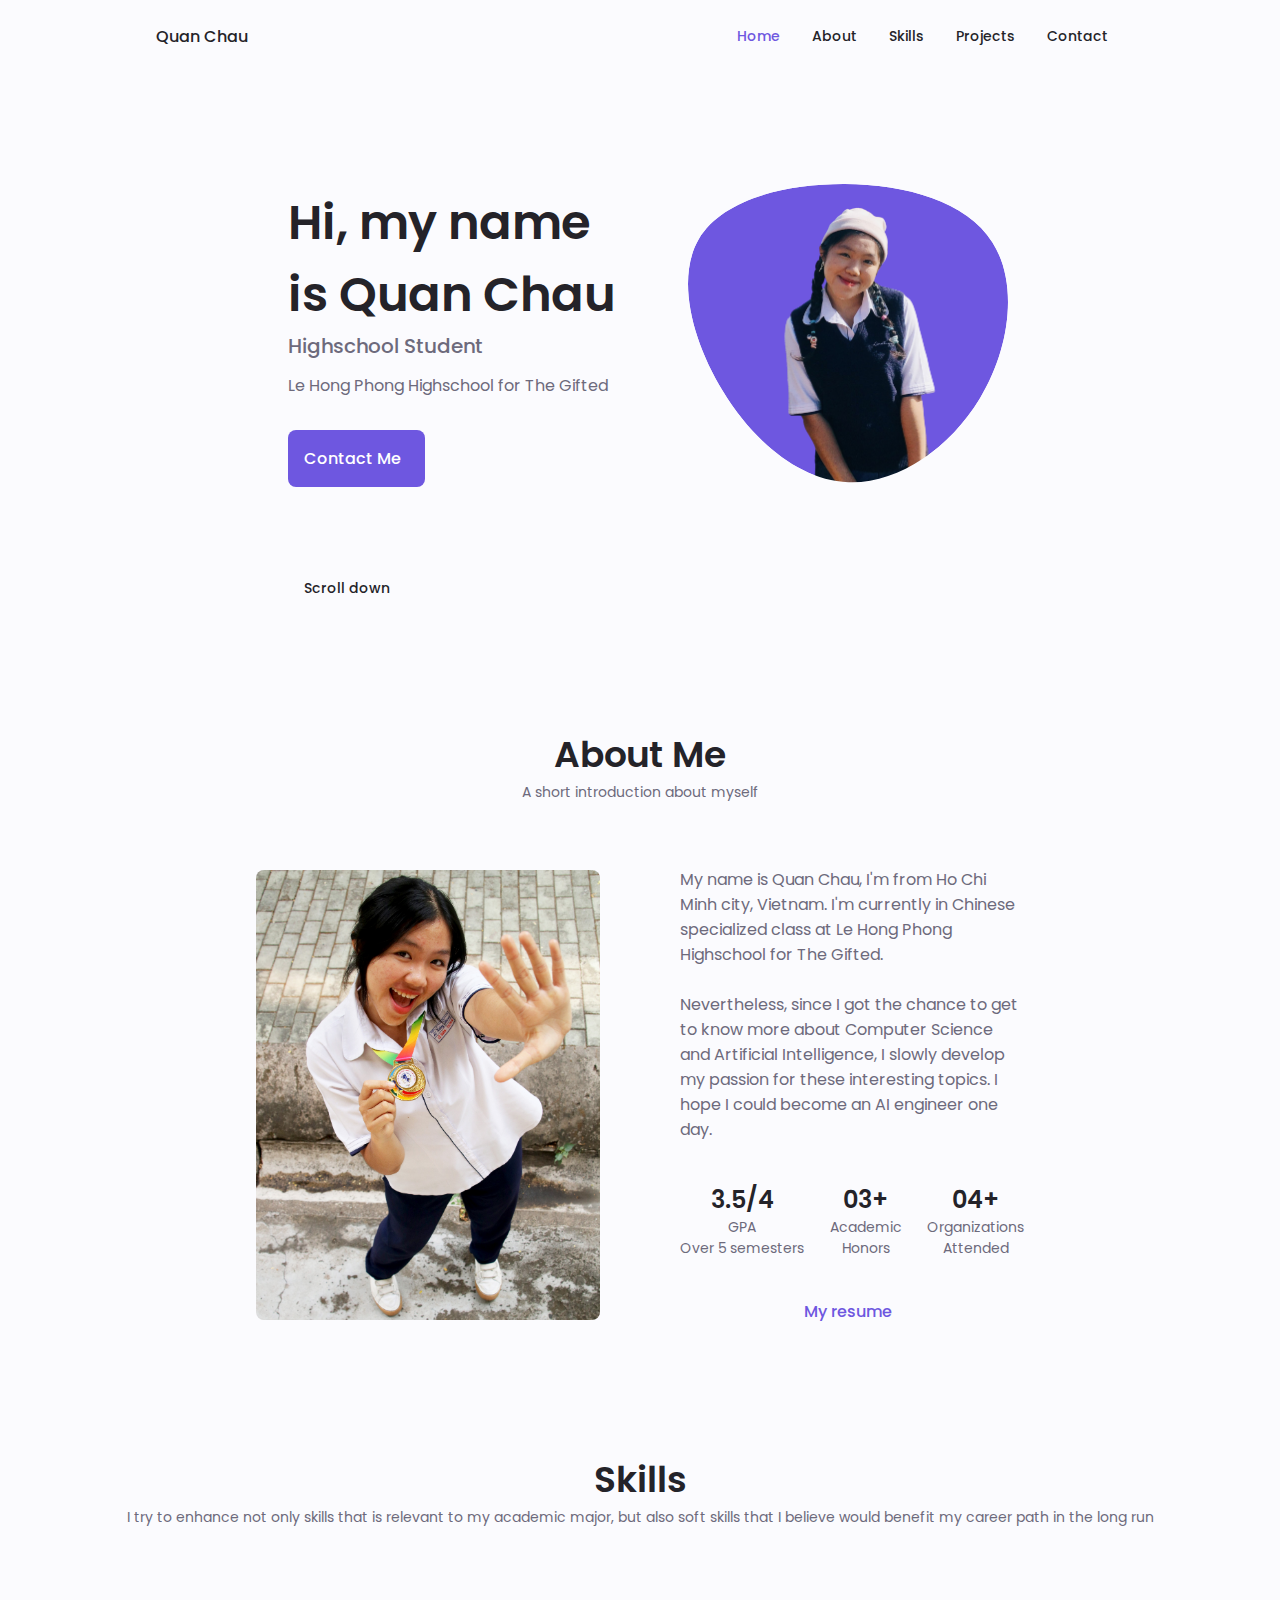
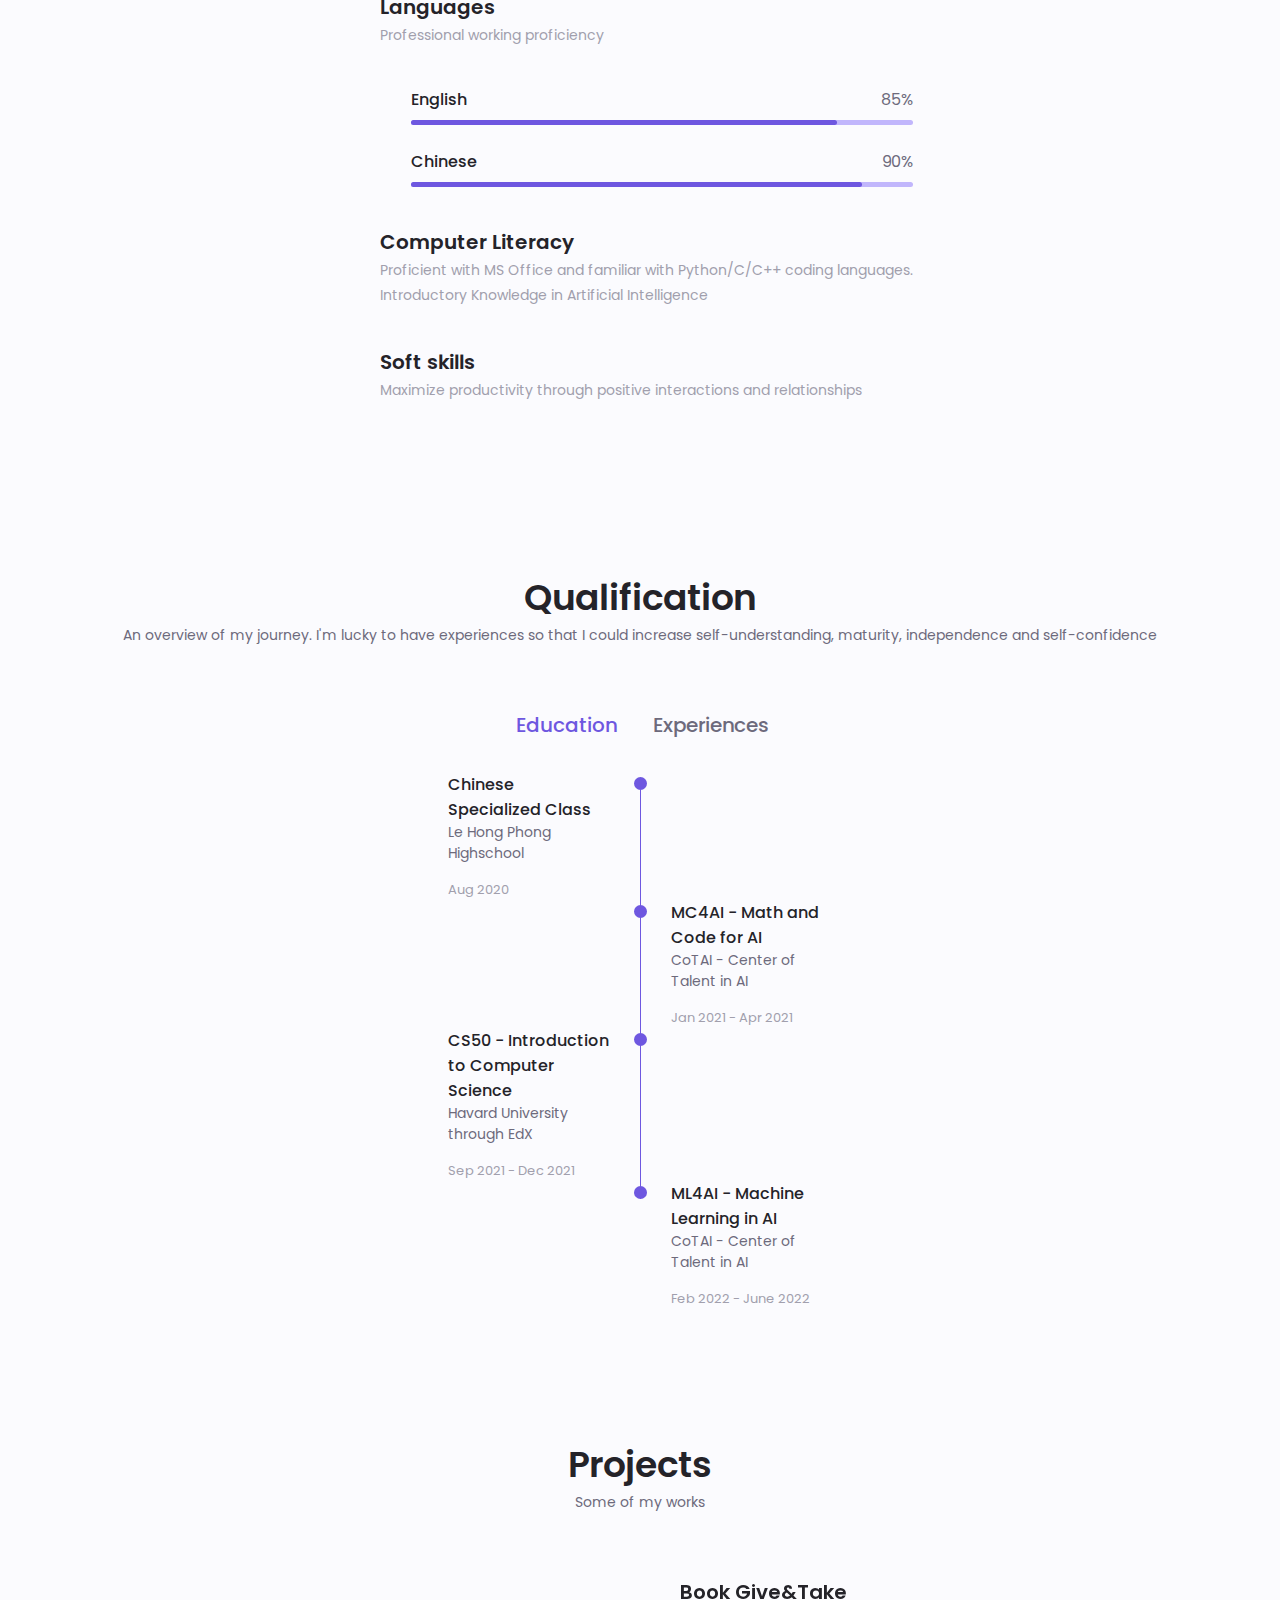
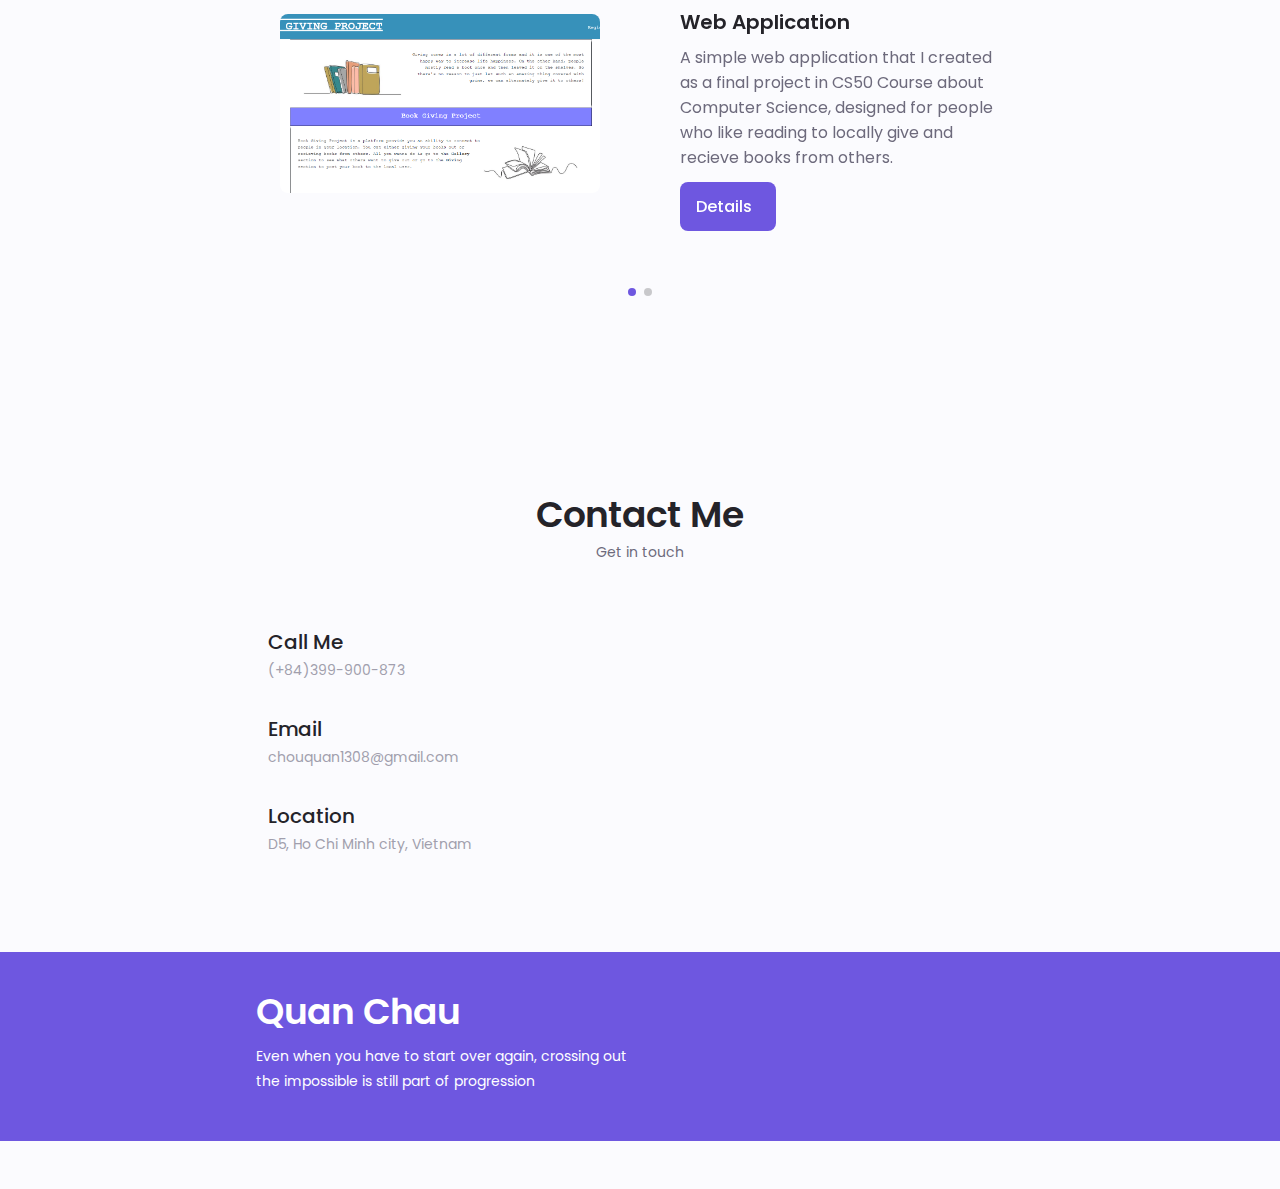
==== commit 067fe96b: "changes" ====
--- a/index.html
+++ b/index.html
@@ -12,13 +12,13 @@
         <!--==================== CSS ====================-->
         <link rel="stylesheet" href="assets/css/styles.css">
 
-        <title>CLe Quan Personal Webpage</title>
+        <title>Quan Chau Personal Webpage</title>
     </head>
     <body>
         <!--==================== HEADER ====================-->
         <header class="header" id="header">
             <nav class="nav container">
-                <a href="#" class="nav__logo">CLe Quan</a>
+                <a href="#" class="nav__logo">Quan Chau</a>
 
                 <div class="nav__menu" id="nav-menu">
                     <ul class="nav__list grid">
@@ -109,7 +109,7 @@
                         </div>
 
                         <div class="home__data">
-                            <h1 class="home__title">Hi, my name is Le Quan</h1>
+                            <h1 class="home__title">Hi, my name is Quan Chau</h1>
                             <h3 class="home__subtitle">Highschool Student</h3>
                             <p class="home__description">Le Hong Phong Highschool for The Gifted</p>
                             <a href="#contact" class="button button--flex">
@@ -138,13 +138,14 @@
 
                 <div class="about__data">
                     <div class="about__description">
-                        <p>My name is Le Quan, I'm from Ho Chi Minh city, Vietnam. 
+                        <p>My name is Quan Chau, I'm from Ho Chi Minh city, Vietnam. 
                             I'm currently in Chinese specialized class at Le Hong Phong Highschool 
                             for The Gifted. </p>
                         <br>
                         <p>Nevertheless, since I got the chance to get to know 
                             more about Computer Science and Artificial Intelligence, I slowly develop
-                            my passion for it. I hope I could become an AI engineer one day.</p>
+                            my passion for these interesting topics. I hope I could become an AI engineer 
+                            one day.</p>
                     </div>
 
                     <div class="about__info">
@@ -241,7 +242,9 @@
                                 <i class="uil uil-desktop skills__icon"></i>
                                 <div>
                                     <h1 class="skills__title">Computer Literacy</h1>
-                                    <span class="skills__subtitle">Proficient with MS Office and familiar with Python/C/C++ coding languages.</span>
+                                    <span class="skills__subtitle">Proficient with MS Office and familiar with Python/C/C++ coding languages. 
+                                                                <br>Introductory Knowledge in Artificial Intelligence
+                                    </span>
                                 </div>
 
                                 <i class="uil uil-angle-down skills__arrow"></i>
@@ -275,6 +278,26 @@
                                     </div>
                                     <div class="skills__bar">
                                         <span class="skills__percentage skills__c"></span>
+                                    </div>
+                                </div>
+
+                                <div class="skills_data">
+                                    <div class="skills__titles">
+                                        <h3 class="skills__name">Math & Code for AI</h3>
+                                        <span class="skills__number">70%</span>
+                                    </div>
+                                    <div class="skills__bar">
+                                        <span class="skills__percentage skills__mc4ai"></span>
+                                    </div>
+                                </div>
+
+                                <div class="skills_data">
+                                    <div class="skills__titles">
+                                        <h3 class="skills__name">Machine Learning for AI</h3>
+                                        <span class="skills__number">60%</span>
+                                    </div>
+                                    <div class="skills__bar">
+                                        <span class="skills__percentage skills__ml4ai"></span>
                                     </div>
                                 </div>
                             </div>
@@ -717,7 +740,7 @@
             <div class="footer__bg">
                 <div class="footer__container container grid">
                     <div>
-                        <h1 class="footer__title">CL Quan</h1>
+                        <h1 class="footer__title">Quan Chau</h1>
                         <span class="footer__subtitle">Even when you have to start over again,
                                                         crossing out the impossible is still part of progression
                         </span>
--- a/assets/css/styles.css
+++ b/assets/css/styles.css
@@ -580,6 +580,12 @@
 .skills__c{
   width: 65%;
 }
+.skills__mc4ai{
+  width: 70%;
+}
+.skills__ml4ai{
+  width: 60%;
+}
 
 /*soft-skills*/
 .skills__interpersonal{
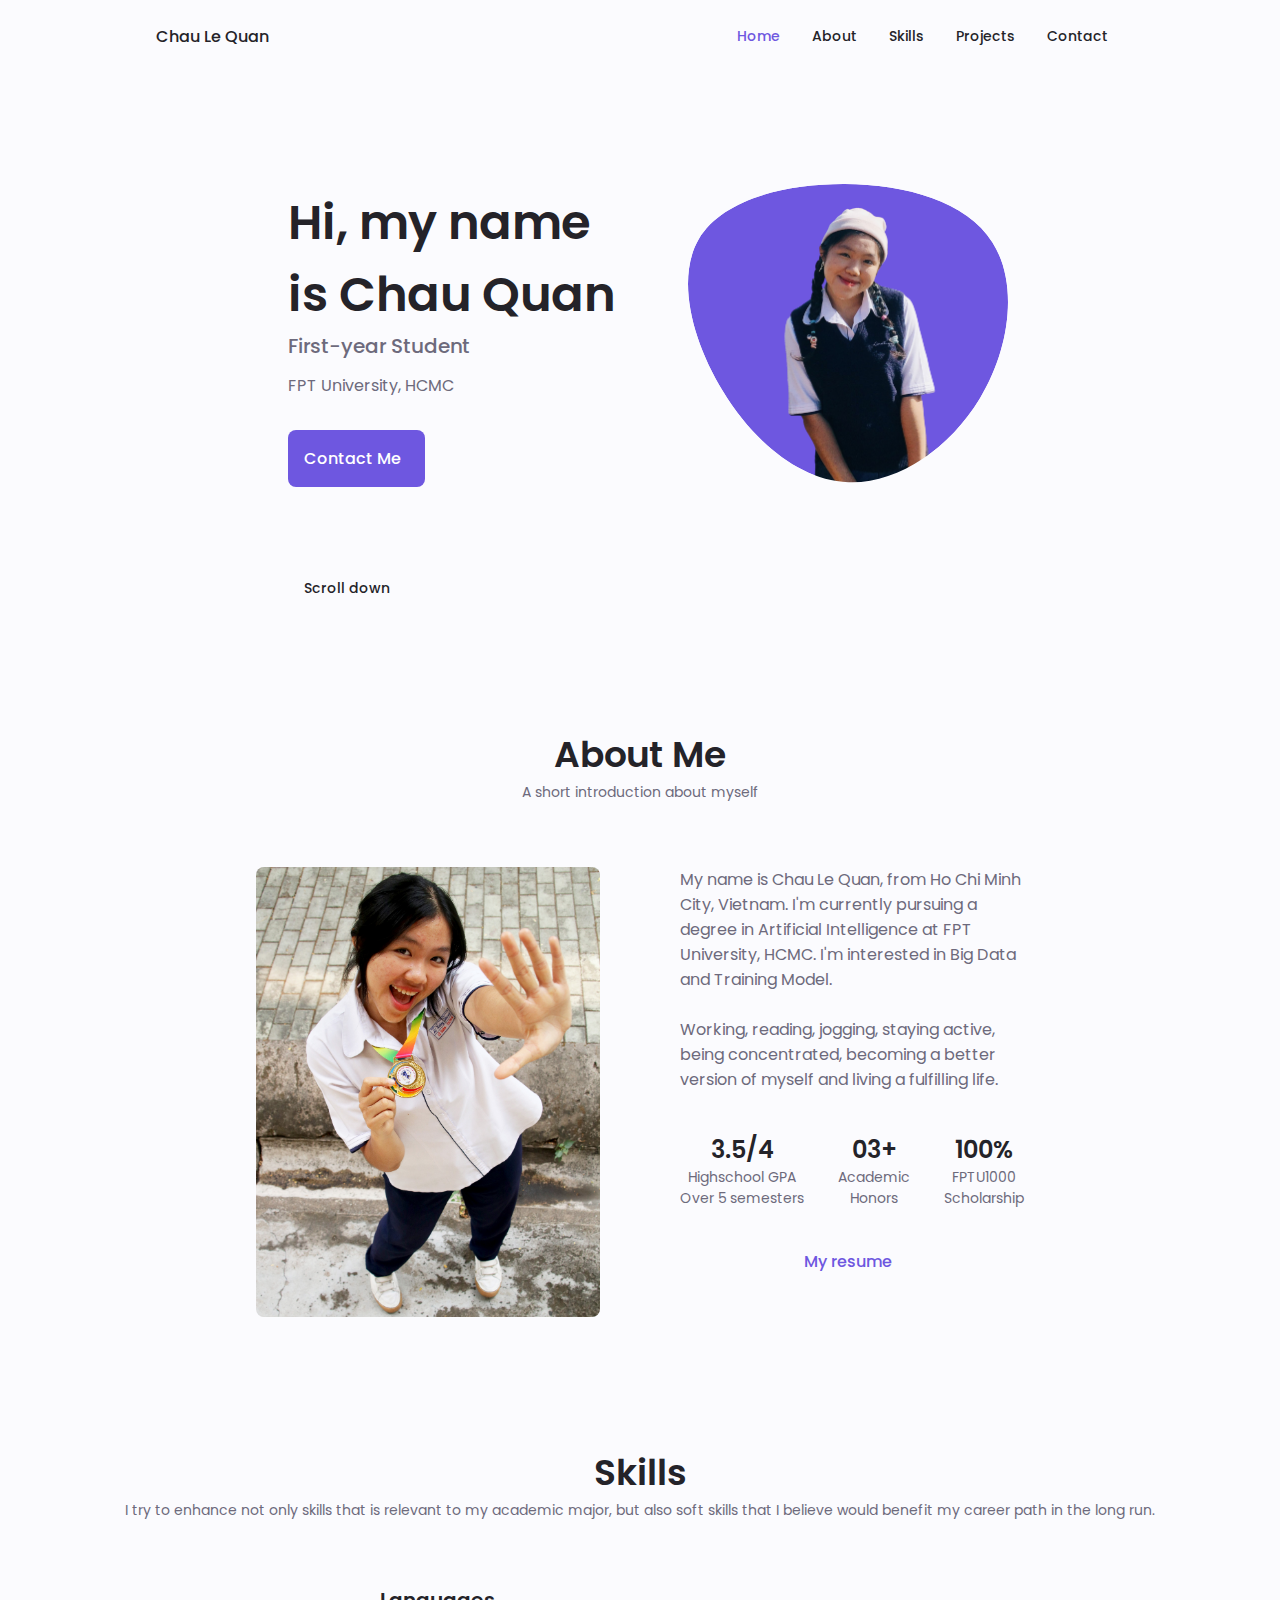
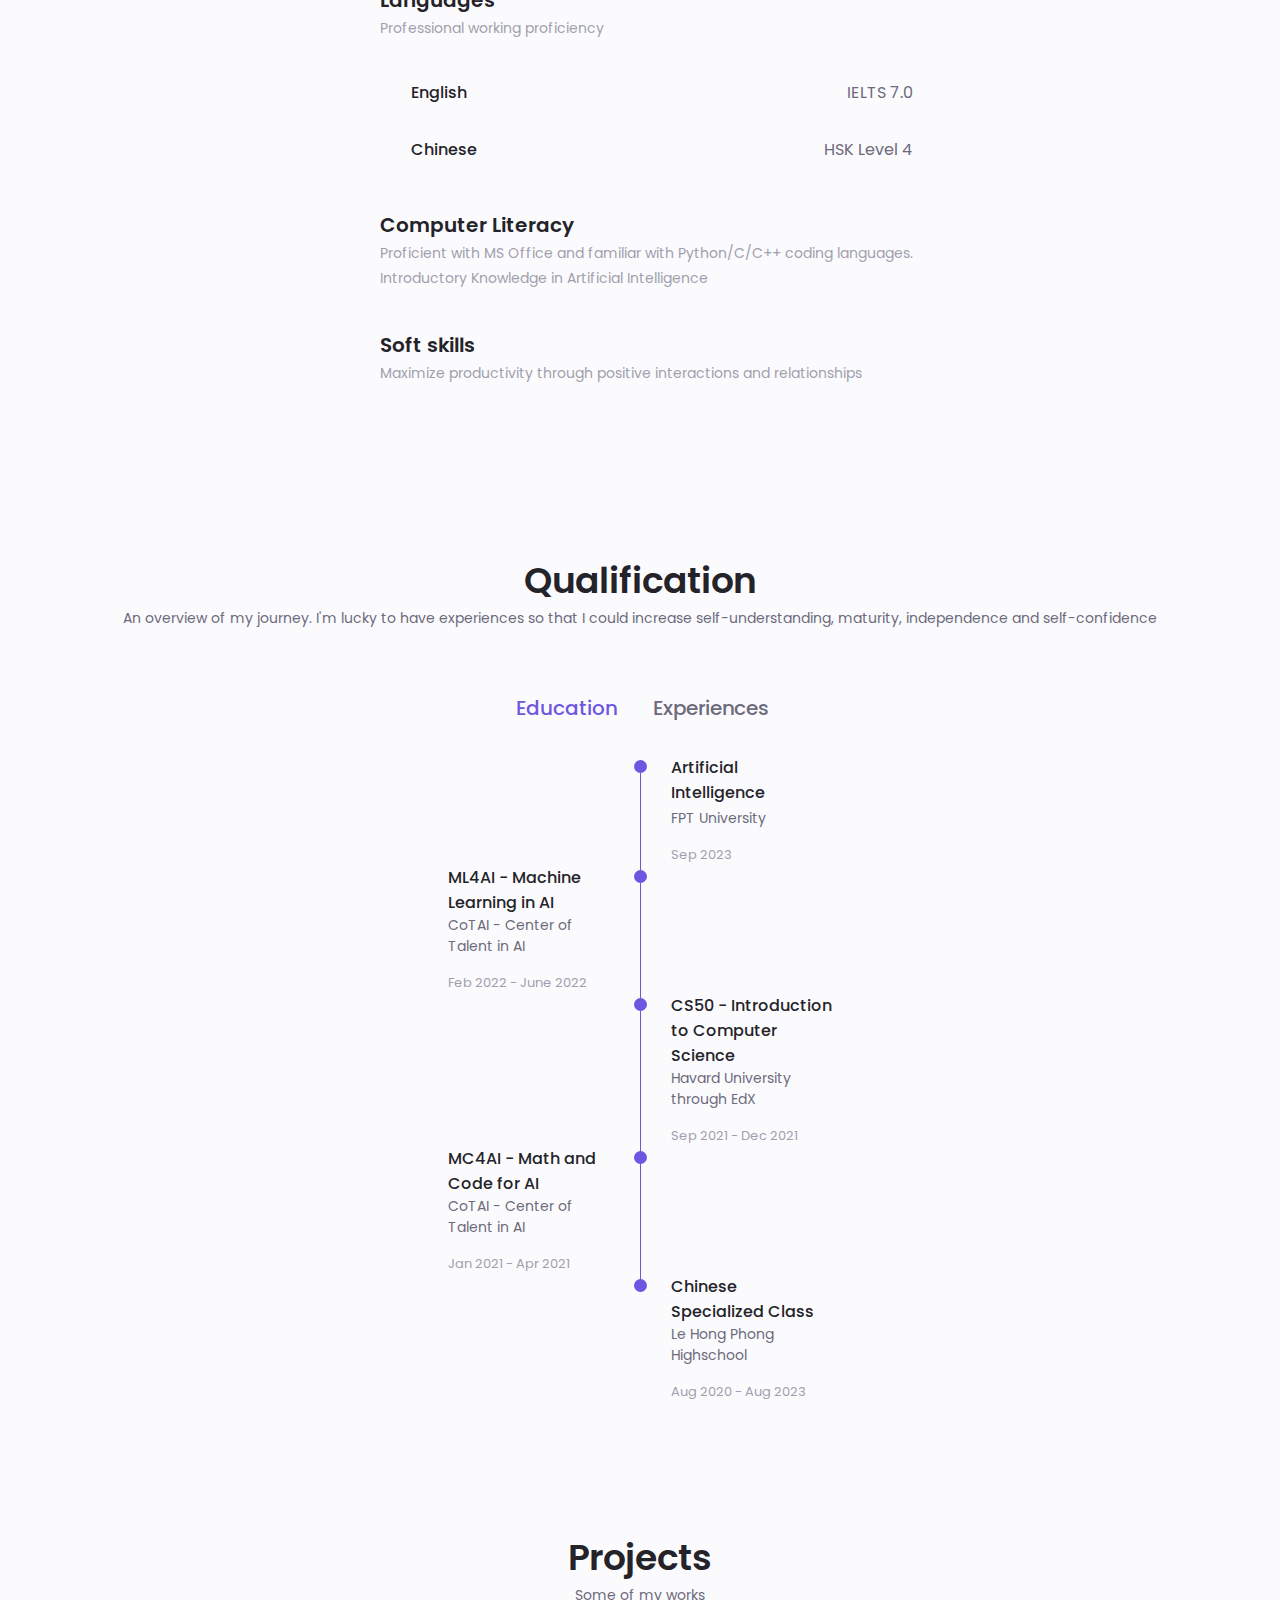
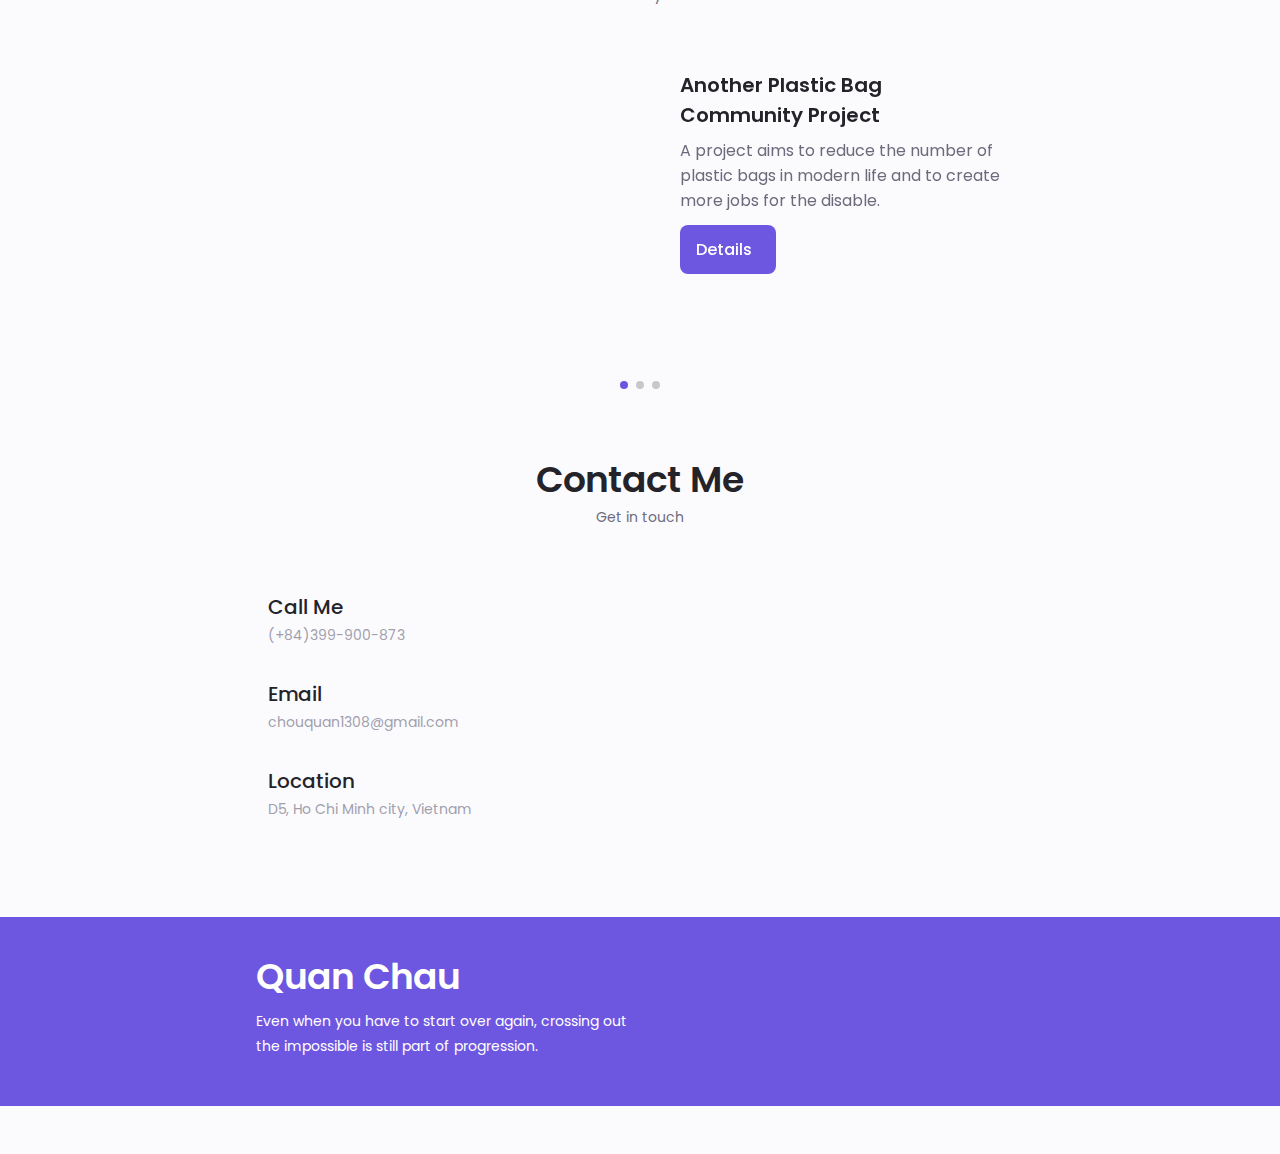
==== commit b2b0dd22: "Add files via upload" ====
--- a/index.html
+++ b/index.html
@@ -18,7 +18,7 @@
         <!--==================== HEADER ====================-->
         <header class="header" id="header">
             <nav class="nav container">
-                <a href="#" class="nav__logo">Quan Chau</a>
+                <a href="#" class="nav__logo">Chau Le Quan</a>
 
                 <div class="nav__menu" id="nav-menu">
                     <ul class="nav__list grid">
@@ -87,6 +87,15 @@
                             <a href="https://github.com/lawrenchou" target="_blank" class="home__social-icon">
                                 <i class="uil uil-github"></i>
                             </a>
+
+                            <a href="https://www.facebook.com/lawren.chouxxx/" target="_blank" class="home__social-icon">
+                                <i class="uil uil-facebook-f footer__icon"></i>
+                            </a>
+
+                            <a href="https://www.instagram.com/lawren.chou/" target="_blank" class="home__social-icon">
+                                <i class="uil uil-instagram footer__icon"></i>
+                            </a>
+                            
                         </div>
 
                         <div class="home__img">
@@ -109,9 +118,9 @@
                         </div>
 
                         <div class="home__data">
-                            <h1 class="home__title">Hi, my name is Quan Chau</h1>
-                            <h3 class="home__subtitle">Highschool Student</h3>
-                            <p class="home__description">Le Hong Phong Highschool for The Gifted</p>
+                            <h2 class="home__title">Hi, my name is Chau Quan</h1>
+                            <h3 class="home__subtitle">First-year Student</h3>
+                            <p class="home__description">FPT University, HCMC</p>
                             <a href="#contact" class="button button--flex">
                                 Contact Me  <i class="uil uil-message button__icon"></i>
                             </a>
@@ -138,20 +147,20 @@
 
                 <div class="about__data">
                     <div class="about__description">
-                        <p>My name is Quan Chau, I'm from Ho Chi Minh city, Vietnam. 
-                            I'm currently in Chinese specialized class at Le Hong Phong Highschool 
-                            for The Gifted. </p>
+                        <p> My name is Chau Le Quan, from Ho Chi Minh City, Vietnam. 
+                            I'm currently pursuing a degree in Artificial Intelligence at FPT University, HCMC. 
+                            I'm interested in Big Data and Training Model.</p>
                         <br>
-                        <p>Nevertheless, since I got the chance to get to know 
-                            more about Computer Science and Artificial Intelligence, I slowly develop
-                            my passion for these interesting topics. I hope I could become an AI engineer 
-                            one day.</p>
+                        <p>
+                            Working, reading, jogging, staying active, being concentrated, 
+                            becoming a better version of myself and living a fulfilling life. 
+                        </p>
                     </div>
 
                     <div class="about__info">
                         <div>
                             <span class="about__info-title">3.5/4</span>
-                            <span class="about__info-name">GPA<br> Over 5 semesters</span>
+                            <span class="about__info-name">Highschool GPA<br>Over 5 semesters</span>
                         </div>
 
                         <div>
@@ -160,8 +169,8 @@
                         </div>
 
                         <div>
-                            <span class="about__info-title">04+</span>
-                            <span class="about__info-name">Organizations<br>Attended</span>
+                            <span class="about__info-title">100%</span>
+                            <span class="about__info-name">FPTU1000<br>Scholarship</span>
                         </div>
 
                     </div>
@@ -194,7 +203,7 @@
             <section class="skills section" id="skills">
                 <h2 class="section__title">Skills</h2>
                 <span class="section__subtitle">I try to enhance not only skills that is relevant to my academic major, 
-                                                but also soft skills that I believe would benefit my career path in the long run
+                                                but also soft skills that I believe would benefit my career path in the long run.
                 </span>
 
                 <div class="skills__container container grid">
@@ -215,21 +224,23 @@
                                 <div class="skills_data">
                                     <div class="skills__titles">
                                         <h3 class="skills__name">English</h3>
-                                        <span class="skills__number">85%</span>
-                                    </div>
-                                    <div class="skills__bar">
+                                        <span class="skills__number">IELTS 7.0</span>
+                                        <!--<span class="skills__number">85%</span>-->
+                                    </div>
+                                    <!--<div class="skills__bar">
                                         <span class="skills__percentage skills__english"></span>
-                                    </div>
+                                    </div>-->
                                 </div>
 
                                 <div class="skills_data">
                                     <div class="skills__titles">
                                         <h3 class="skills__name">Chinese</h3>
-                                        <span class="skills__number">90%</span>
-                                    </div>
-                                    <div class="skills__bar">
+                                        <span class="skills__number">HSK Level 4</span>
+                                        <!--<span class="skills__number">90%</span>-->
+                                    </div>
+                                    <!--<div class="skills__bar">
                                         <span class="skills__percentage skills__chinese"></span>
-                                    </div>
+                                    </div>-->
                                 </div>
                             </div>
                         </div>
@@ -254,51 +265,51 @@
                                 <div class="skills_data">
                                     <div class="skills__titles">
                                         <h3 class="skills__name">MS Office</h3>
-                                        <span class="skills__number">80%</span>
-                                    </div>
-                                    <div class="skills__bar">
+                                        <!--<span class="skills__number">80%</span>-->
+                                    </div>
+                                    <!--<div class="skills__bar">
                                         <span class="skills__percentage skills__msoffice"></span>
-                                    </div>
+                                    </div>-->
                                 </div>
 
                                 <div class="skills_data">
                                     <div class="skills__titles">
                                         <h3 class="skills__name">Python</h3>
-                                        <span class="skills__number">55%</span>
-                                    </div>
-                                    <div class="skills__bar">
+                                        <!--<span class="skills__number">55%</span>-->
+                                    </div>
+                                    <!--<div class="skills__bar">
                                         <span class="skills__percentage skills__python"></span>
-                                    </div>
+                                    </div>-->
                                 </div>
 
                                 <div class="skills_data">
                                     <div class="skills__titles">
                                         <h3 class="skills__name">C/C++</h3>
-                                        <span class="skills__number">65%</span>
-                                    </div>
-                                    <div class="skills__bar">
+                                        <!--<span class="skills__number">65%</span>-->
+                                    </div>
+                                    <!--<div class="skills__bar">
                                         <span class="skills__percentage skills__c"></span>
-                                    </div>
+                                    </div>-->
                                 </div>
 
                                 <div class="skills_data">
                                     <div class="skills__titles">
                                         <h3 class="skills__name">Math & Code for AI</h3>
-                                        <span class="skills__number">70%</span>
-                                    </div>
-                                    <div class="skills__bar">
+                                        <!--<span class="skills__number">70%</span>-->
+                                    </div>
+                                    <!--<div class="skills__bar">
                                         <span class="skills__percentage skills__mc4ai"></span>
-                                    </div>
+                                    </div>-->
                                 </div>
 
                                 <div class="skills_data">
                                     <div class="skills__titles">
                                         <h3 class="skills__name">Machine Learning for AI</h3>
-                                        <span class="skills__number">60%</span>
-                                    </div>
-                                    <div class="skills__bar">
+                                        <!--<span class="skills__number">60%</span>-->
+                                    </div>
+                                    <!--<div class="skills__bar">
                                         <span class="skills__percentage skills__ml4ai"></span>
-                                    </div>
+                                    </div>-->
                                 </div>
                             </div>
                         </div>
@@ -321,31 +332,41 @@
                                 <div class="skills_data">
                                     <div class="skills__titles">
                                         <h3 class="skills__name">Interpersonal skills</h3>
-                                        <span class="skills__number">85%</span>
-                                    </div>
-                                    <div class="skills__bar">
+                                        <!--<span class="skills__number">85%</span>-->
+                                    </div>
+                                    <!--<div class="skills__bar">
                                         <span class="skills__percentage skills__interpersonal"></span>
-                                    </div>
+                                    </div>-->
                                 </div>
 
                                 <div class="skills_data">
                                     <div class="skills__titles">
                                         <h3 class="skills__name">Adaptability</h3>
-                                        <span class="skills__number">75%</span>
-                                    </div>
-                                    <div class="skills__bar">
+                                        <!--<span class="skills__number">75%</span>-->
+                                    </div>
+                                    <!--<div class="skills__bar">
                                         <span class="skills__percentage skills__adaptability"></span>
-                                    </div>
+                                    </div>-->
                                 </div>
 
                                 <div class="skills_data">
                                     <div class="skills__titles">
                                         <h3 class="skills__name">Time-management</h3>
-                                        <span class="skills__number">70%</span>
-                                    </div>
-                                    <div class="skills__bar">
+                                        <!--<span class="skills__number">70%</span>-->
+                                    </div>
+                                    <!--<div class="skills__bar">
                                         <span class="skills__percentage skills__time-management"></span>
-                                    </div>
+                                    </div>-->
+                                </div>
+
+                                <div class="skills_data">
+                                    <div class="skills__titles">
+                                        <h3 class="skills__name">Group-working</h3>
+                                        <!--<span class="skills__number">70%</span>-->
+                                    </div>
+                                    <!--<div class="skills__bar">
+                                        <span class="skills__percentage skills__time-management"></span>
+                                    </div>-->
                                 </div>
                             </div>
                         </div>
@@ -376,74 +397,95 @@
                     <div class="qualification__sections">
                         <!--==================== QUALIFICATION CONTENT 1 ====================-->
                         <div class="qualification__content qualification__active" data-content id="education">
+
+                            <!--==================== EDUCATION 0 ====================-->
+                            <div class="qualification__data">
+                                <div></div>
+
+                                <div>
+                                    <span class="qualification__rounder"></span>
+                                    <span class="qualification__line"></span>
+                                </div>
+                                <div>
+                                    <h3 class="qualification__title">Artificial Intelligence</h3>
+                                    <span class="qualification__subtitle">FPT University</span>
+                                    <div class="qualification__calendar">
+                                        <i class="uil uil-calendar-alt"></i>
+                                        Sep 2023 
+                                    </div>
+                                </div>                                
+                            </div>
+
                             <!--==================== EDUCATION 1 ====================-->
                             <div class="qualification__data">
+                                
+                                <div>
+                                    <h3 class="qualification__title">ML4AI - Machine Learning in AI</h3>
+                                    <span class="qualification__subtitle">CoTAI - Center of Talent in AI</span>
+                                    <div class="qualification__calendar">
+                                        <i class="uil uil-calendar-alt"></i>
+                                        Feb 2022 - June 2022
+                                    </div>
+                                </div>
+
+                                <div>
+                                    <span class="qualification__rounder"></span>
+                                    <span class="qualification__line"></span>
+                                </div>
+                            </div>
+
+                            <!--==================== EDUCATION 2 ====================-->
+                            <div class="qualification__data">
+                                <div></div>
+
+                                <div>
+                                    <span class="qualification__rounder"></span>
+                                    <span class="qualification__line"></span>
+                                </div>
+
+                                <div>
+                                    <h3 class="qualification__title">CS50 - Introduction to Computer Science</h3>
+                                    <span class="qualification__subtitle">Havard University through EdX</span>
+                                    <div class="qualification__calendar">
+                                        <i class="uil uil-calendar-alt"></i>
+                                        Sep 2021 - Dec 2021
+                                    </div>
+                                </div>
+                            </div>
+
+                            <!--==================== EDUCATION 3 ====================-->
+                            <div class="qualification__data">
+
+                                <div>
+                                    <h3 class="qualification__title">MC4AI - Math and Code for AI</h3>
+                                    <span class="qualification__subtitle">CoTAI - Center of Talent in AI</span>
+                                    <div class="qualification__calendar">
+                                        <i class="uil uil-calendar-alt"></i>
+                                        Jan 2021 - Apr 2021
+                                    </div>
+                                </div>
+
+                                <div>
+                                    <span class="qualification__rounder"></span>
+                                    <span class="qualification__line"></span>
+                                </div>
+                            </div>
+
+                            <!--==================== EDUCATION 4 ====================-->
+                            <div class="qualification__data">
+                                <div></div>
+
+                                <div>
+                                    <span class="qualification__rounder"></span>
+                                    <!-- <span class="qualification__line"></span> -->
+                                </div>
+
                                 <div>
                                     <h3 class="qualification__title">Chinese Specialized Class</h3>
                                     <span class="qualification__subtitle">Le Hong Phong Highschool</span>
                                     <div class="qualification__calendar">
                                         <i class="uil uil-calendar-alt"></i>
-                                        Aug 2020
-                                    </div>
-                                </div>
-
-                                <div>
-                                    <span class="qualification__rounder"></span>
-                                    <span class="qualification__line"></span>
-                                </div>
-                            </div>
-
-                            <!--==================== EDUCATION 2 ====================-->
-                            <div class="qualification__data">
-                                <div></div>
-
-                                <div>
-                                    <span class="qualification__rounder"></span>
-                                    <span class="qualification__line"></span>
-                                </div>
-
-                                <div>
-                                    <h3 class="qualification__title">MC4AI - Math and Code for AI</h3>
-                                    <span class="qualification__subtitle">CoTAI - Center of Talent in AI</span>
-                                    <div class="qualification__calendar">
-                                        <i class="uil uil-calendar-alt"></i>
-                                        Jan 2021 - Apr 2021
-                                    </div>
-                                </div>
-                            </div>
-
-                            <!--==================== EDUCATION 3 ====================-->
-                            <div class="qualification__data">
-                                <div>
-                                    <h3 class="qualification__title">CS50 - Introduction to Computer Science</h3>
-                                    <span class="qualification__subtitle">Havard University through EdX</span>
-                                    <div class="qualification__calendar">
-                                        <i class="uil uil-calendar-alt"></i>
-                                        Sep 2021 - Dec 2021
-                                    </div>
-                                </div>
-
-                                <div>
-                                    <span class="qualification__rounder"></span>
-                                    <span class="qualification__line"></span>
-                                </div>
-                            </div>
-
-                            <!--==================== EDUCATION 4 ====================-->
-                            <div class="qualification__data">
-                                <div></div>
-
-                                <div>
-                                    <span class="qualification__rounder"></span>
-                                    <!-- <span class="qualification__line"></span> -->
-                                </div>
-
-                                <div>
-                                    <h3 class="qualification__title">ML4AI - Machine Learning in AI</h3>
-                                    <span class="qualification__subtitle">CoTAI - Center of Talent in AI</span>
-                                    <div class="qualification__calendar">
-                                        <i class="uil uil-calendar-alt"></i>
-                                        Feb 2022 - June 2022
+                                        Aug 2020 - Aug 2023
                                     </div>
                                 </div>
                             </div>
@@ -451,38 +493,78 @@
                         </div>
                         <!--==================== QUALIFICATION CONTENT 2 ====================-->
                         <div class="qualification__content" data-content id="experiences">
+
+                            <!--==================== EXPERIENCES 0 ====================-->
+                            <div class="qualification__data">
+
+                                <div>
+                                    <h3 class="qualification__title">Planning Board</h3>
+                                    <span class="qualification__subtitle">FStyle Crew</span>
+                                    <div class="qualification__calendar">
+                                        <i class="uil uil-calendar-alt"></i>
+                                        Jun 2024
+                                    </div>
+                                </div>
+
+                                <div>
+                                    <span class="qualification__rounder"></span>
+                                    <span class="qualification__line"></span>
+                                </div>
+                            </div>
+
                             <!--==================== EXPERIENCES 1 ====================-->
                             <div class="qualification__data">
+
+                                <div></div>
+
+                                <div>
+                                    <span class="qualification__rounder"></span>
+                                    <span class="qualification__line"></span>
+                                </div>
+
+                                <div>
+                                    <h3 class="qualification__title">Leader</h3>
+                                    <span class="qualification__subtitle">Community Project "Another Plastic Bag"</span>
+                                    <div class="qualification__calendar">
+                                        <i class="uil uil-calendar-alt"></i>
+                                        May 2024
+                                    </div>
+                                </div>
+                            </div>
+
+                            <!--==================== EXPERIENCES 1 ====================-->
+                            <div class="qualification__data">
+
+                                <div>
+                                    <h3 class="qualification__title">Teaching Assistant in Python for AI course</h3>
+                                    <span class="qualification__subtitle">CoTAI - Center of Talent in AI</span>
+                                    <div class="qualification__calendar">
+                                        <i class="uil uil-calendar-alt"></i>
+                                        Sep 2022 - Dec 2022
+                                    </div>
+                                </div>
+
+                                <div>
+                                    <span class="qualification__rounder"></span>
+                                    <span class="qualification__line"></span>
+                                </div>
+                            </div>
+
+                            <!--==================== EXPERIENCES 2 ====================-->
+                            <div class="qualification__data">
+                                <div></div>
+
+                                <div>
+                                    <span class="qualification__rounder"></span>
+                                    <!--<span class="qualification__line"></span>-->
+                                </div>
+
                                 <div>
                                     <h3 class="qualification__title">Content Collaborator</h3>
                                     <span class="qualification__subtitle">Le Hong Phong Chinese Cultures & Arts club.</span>
                                     <div class="qualification__calendar">
                                         <i class="uil uil-calendar-alt"></i>
                                         Feb 2022 - Oct 2022
-                                    </div>
-                                </div>
-
-                                <div>
-                                    <span class="qualification__rounder"></span>
-                                    <span class="qualification__line"></span>
-                                </div>
-                            </div>
-
-                            <!--==================== EXPERIENCES 2 ====================-->
-                            <div class="qualification__data">
-                                <div></div>
-
-                                <div>
-                                    <span class="qualification__rounder"></span>
-                                    <!--<span class="qualification__line"></span>-->
-                                </div>
-
-                                <div>
-                                    <h3 class="qualification__title">Teaching Assistant in Python for AI (PythonAI 092022) course</h3>
-                                    <span class="qualification__subtitle">CoTAI - Center of Talent in AI</span>
-                                    <div class="qualification__calendar">
-                                        <i class="uil uil-calendar-alt"></i>
-                                        Sep 2022 - Dec 2022
                                     </div>
                                 </div>
                             </div>
@@ -500,6 +582,20 @@
 
                 <div class="portfolio__container container swiper-container">
                     <div class="swiper-wrapper">
+                        <!--==================== PORTFOLIO 0 ====================-->
+                        <div class="portfolio__content grid swiper-slide">
+                            <img src="assets/img/apb.png" alt="" class="portfolio__img">
+
+                            <div class="portfolio__data">
+                                <h3 class="portfolio__title">Another Plastic Bag <br> Community Project</h3>
+                                <p class="portfolio__description"> A project aims to reduce the number of plastic bags in modern life
+                                    and to create more jobs for the disable. </p>
+                                <a href="https://github.com/lawrenchou/book-give-and-take-webapplication" class="button button--flex button--small portfolio__button">
+                                    Details <i class="uil uil-arrow-right button__icon"></i>
+                                </a>
+                            </div>
+                        </div>
+
                         <!--==================== PORTFOLIO 1 ====================-->
                         <div class="portfolio__content grid swiper-slide">
                             <img src="assets/img/portfolio5.png" alt="" class="portfolio__img">
@@ -513,6 +609,7 @@
                                 </a>
                             </div>
                         </div>
+
                         <!--==================== PORTFOLIO 2 ====================-->
                         <div class="portfolio__content grid swiper-slide">
                             <img src="assets/img/portfolio6.png" alt="" class="portfolio__img">
@@ -520,7 +617,7 @@
                             <div class="portfolio__data">
                                 <h3 class="portfolio__title">Car Evaluation</h3>
                                 <p class="portfolio__description">A fun AI project I made with my friend as we finish Machine Learning for AI course</p>
-                                <a href="#" class="button button--flex button--small portfolio__button">
+                                <a href="https://github.com/Alexeanred/Car-Evaluation-Web-App?fbclid=IwAR39NHG-34geFhkcneMnnxPKm3lXE4C3aHg2ipQzuqicVm-FkbwOZyABojQ" class="button button--flex button--small portfolio__button">
                                     Details <i class="uil uil-arrow-right button__icon"></i>
                                 </a>
                             </div>
@@ -538,153 +635,6 @@
                 </div>
             </section>
             
-            <!--==================== SERVICES ====================-->
-            <section class="services section" id="services">
-                <!-- <h2 class="section__title">Activities</h2>
-                <span class="section__subtitle">My life after school</span> -->
-
-                <div class="services__container container grid">
-                    <!--==================== SERVICES 1 ====================-->
-                    <!-- <div class="services__content">
-                        <div>
-                            <i class="uil uil-web-grid services__icon"></i>
-                            <h3 class="services__title">Muay <br> Training</h3>
-
-                            <span class="button button--flex button--small button--link services__button">
-                                View More <i class="uil uil-arrow-right button__icon"></i>
-                            </span>
-
-                            <div class="services__modal">
-                                <div class="services__modal-content">
-                                    <h4 class="services__modal-title">Muay <br> Training</h4>
-                                    <i class="uil uil-times services__modal-close"></i>
-
-                                    <ul class="services__modal-services grid">
-                                        <li class="services__modal-service">
-                                            <i class="uil uil-check-circle services__modal-icon"></i>
-                                            <p>I train Muay Thai</p>
-                                        </li>
-                                        
-                                        <img src="assets/img/portfolio1.jpg" alt="" style="margin: auto; width: 50%;">
-
-                                        <li class="services__modal-service">
-                                            <i class="uil uil-check-circle services__modal-icon"></i>
-                                            <p>Why dont you load the page????
-                                                Why dont you load the page????
-                                                Why dont you load the page???
-                                                ?Why dont you load the page????Wh
-                                                y dont you load the page????Why 
-                                                dont you load the page????Why dont yo
-                                                u load the page????</p>
-                                        </li>
-
-                                        <li class="services__modal-service">
-                                            <i class="uil uil-check-circle services__modal-icon"></i>
-                                            <p>Why dont you load the page????
-                                                Why dont you load the page????
-                                                Why dont you load the page???
-                                                ?Why dont you load the page????Wh
-                                                y dont you load the page????Why 
-                                                dont you load the page????Why dont yo
-                                                u load the page????</p>
-                                        </li>
-                                        <li class="services__modal-service">
-                                            <i class="uil uil-check-circle services__modal-icon"></i>
-                                            <p>Why dont you load the page????
-                                                Why dont you load the page????
-                                                Why dont you load the page???
-                                                ?Why dont you load the page????Wh
-                                                y dont you load the page????Why 
-                                                dont you load the page????Why dont yo
-                                                u load the page????</p>
-                                        </li>
-                                        <li class="services__modal-service">
-                                            <i class="uil uil-check-circle services__modal-icon"></i>
-                                            <p>Why dont you load the page????
-                                                Why dont you load the page????
-                                                Why dont you load the page???
-                                                ?Why dont you load the page????Wh
-                                                y dont you load the page????Why 
-                                                dont you load the page????Why dont yo
-                                                u load the page????</p>
-                                        </li>
-                                        <li class="services__modal-service">
-                                            <i class="uil uil-check-circle services__modal-icon"></i>
-                                            <p>Why dont you load the page????
-                                                Why dont you load the page????
-                                                Why dont you load the page???
-                                                ?Why dont you load the page????Wh
-                                                y dont you load the page????Why 
-                                                dont you load the page????Why dont yo
-                                                u load the page????</p>
-                                        </li>
-                                    </ul>
-                                </div>
-                            </div>
-                        </div>
-                    </div> -->
-                    <!--==================== SERVICES 2 ====================-->
-                    <!-- <div class="services__content">
-                        <div>
-                            <i class="uil uil-web-grid services__icon"></i>
-                            <h3 class="services__title">UI/UX <br> Web Designer</h3>
-
-                            <span class="button button--flex button--small button--link services__button">
-                                View More <i class="uil uil-arrow-right button__icon"></i>
-                            </span>
-
-                            <div class="services__modal">
-                                <div class="services__modal-content">
-                                    <h4 class="services__modal-title">Ui/Ux <br> Designer</h4>
-                                    <i class="uil uil-times services__modal-close"></i>
-
-                                    <ul class="services__modal-services grid">
-                                        <li class="services__modal-service">
-                                            <i class="uil uil-check-circle services__modal-icon"></i>
-                                            <p>I develop the userface</p>
-                                        </li>
-                                        <li class="services__modal-service">
-                                            <i class="uil uil-check-circle services__modal-icon"></i>
-                                            <p>I develop the most beautiful userface</p>
-                                        </li>
-                                    </ul>
-                                </div>
-                            </div>
-                        </div>
-                    </div> -->
-                    <!--==================== SERVICES 3 ====================-->
-                    <!-- <div class="services__content">
-                        <div>
-                            <i class="uil uil-web-grid services__icon"></i>
-                            <h3 class="services__title">UI/UX <br> Web Designer</h3>
-
-                            <span class="button button--flex button--small button--link services__button">
-                                View More <i class="uil uil-arrow-right button__icon"></i>
-                            </span>
-
-                            <div class="services__modal">
-                                <div class="services__modal-content">
-                                    <h4 class="services__modal-title">Ui/Ux <br> Designer</h4>
-                                    <i class="uil uil-times services__modal-close"></i>
-
-                                    <ul class="services__modal-services grid">
-                                        <li class="services__modal-service">
-                                            <i class="uil uil-check-circle services__modal-icon"></i>
-                                            <p>I develop the userface</p>
-                                        </li>
-                                        <li class="services__modal-service">
-                                            <i class="uil uil-check-circle services__modal-icon"></i>
-                                            <p>I'm having coffee at Okee cafe</p>
-                                        </li>
-                                    </ul>
-                                </div>
-                            </div>
-                        </div>
-                    </div> -->
-
-                </div>
-            </section>
-
 
             <!--==================== PROJECT IN MIND ====================-->
             <!-- <section class="project section">
@@ -696,7 +646,7 @@
                 
             </section> -->
 
-            <!--==================== CONTACT ME ====================-->
+            <!--==================== CONTACT ====================-->
             <section class="contact section" id="contact">
                 <h2 class="section__title">Contact Me</h2>
                 <span class="section__subtitle">Get in touch</span>
@@ -742,16 +692,16 @@
                     <div>
                         <h1 class="footer__title">Quan Chau</h1>
                         <span class="footer__subtitle">Even when you have to start over again,
-                                                        crossing out the impossible is still part of progression
+                                                        crossing out the impossible is still part of progression.
                         </span>
                     </div>
 
                     <div class="footer__socials">
-                        <a href="https://www.facebook.com/lawren.chouxxx/" target="_blank" class="footer__social">
+                        <!--<a href="https://www.facebook.com/lawren.chouxxx/" target="_blank" class="footer__social">
                             <i class="uil uil-facebook-f footer__icon"></i>
-                        </a>
-                        <a href="https://www.instagram.com/lawren.chou/" target="_blank" class="footer__social">
-                            <i class="uil uil-instagram footer__icon"></i>
+                        </a>-->
+                        <!--<a href="https://www.instagram.com/lawren.chou/" target="_blank" class="footer__social">
+                            <i class="uil uil-instagram footer__icon"></i>-->
                         </a>
                     </div>
 
--- a/assets/css/styles.css
+++ b/assets/css/styles.css
@@ -645,7 +645,7 @@
 .qualification__title{
   font-size: var(--normal-font-size);
   font-weight: var(--font-medium);
-  /*color: red;*/
+  /*color: red*/;
 }
 
 .qualification__subtitle{
